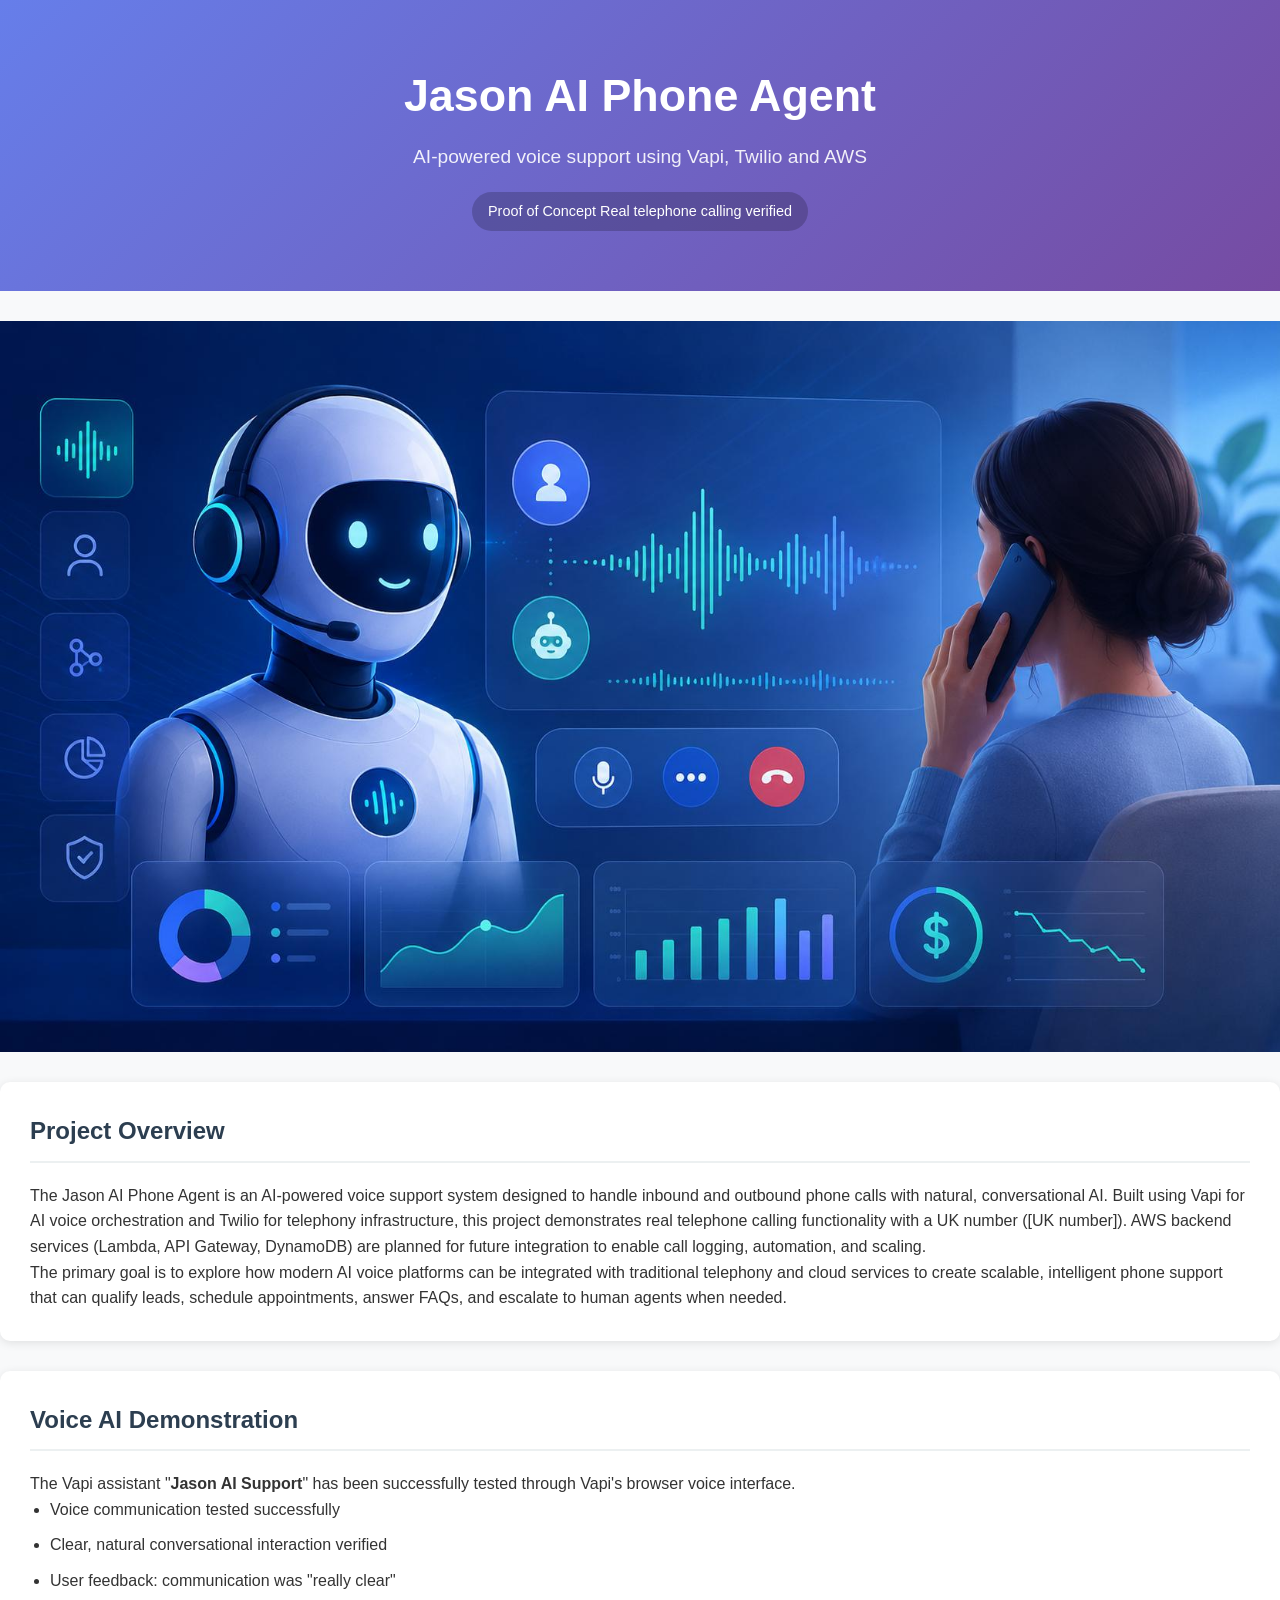
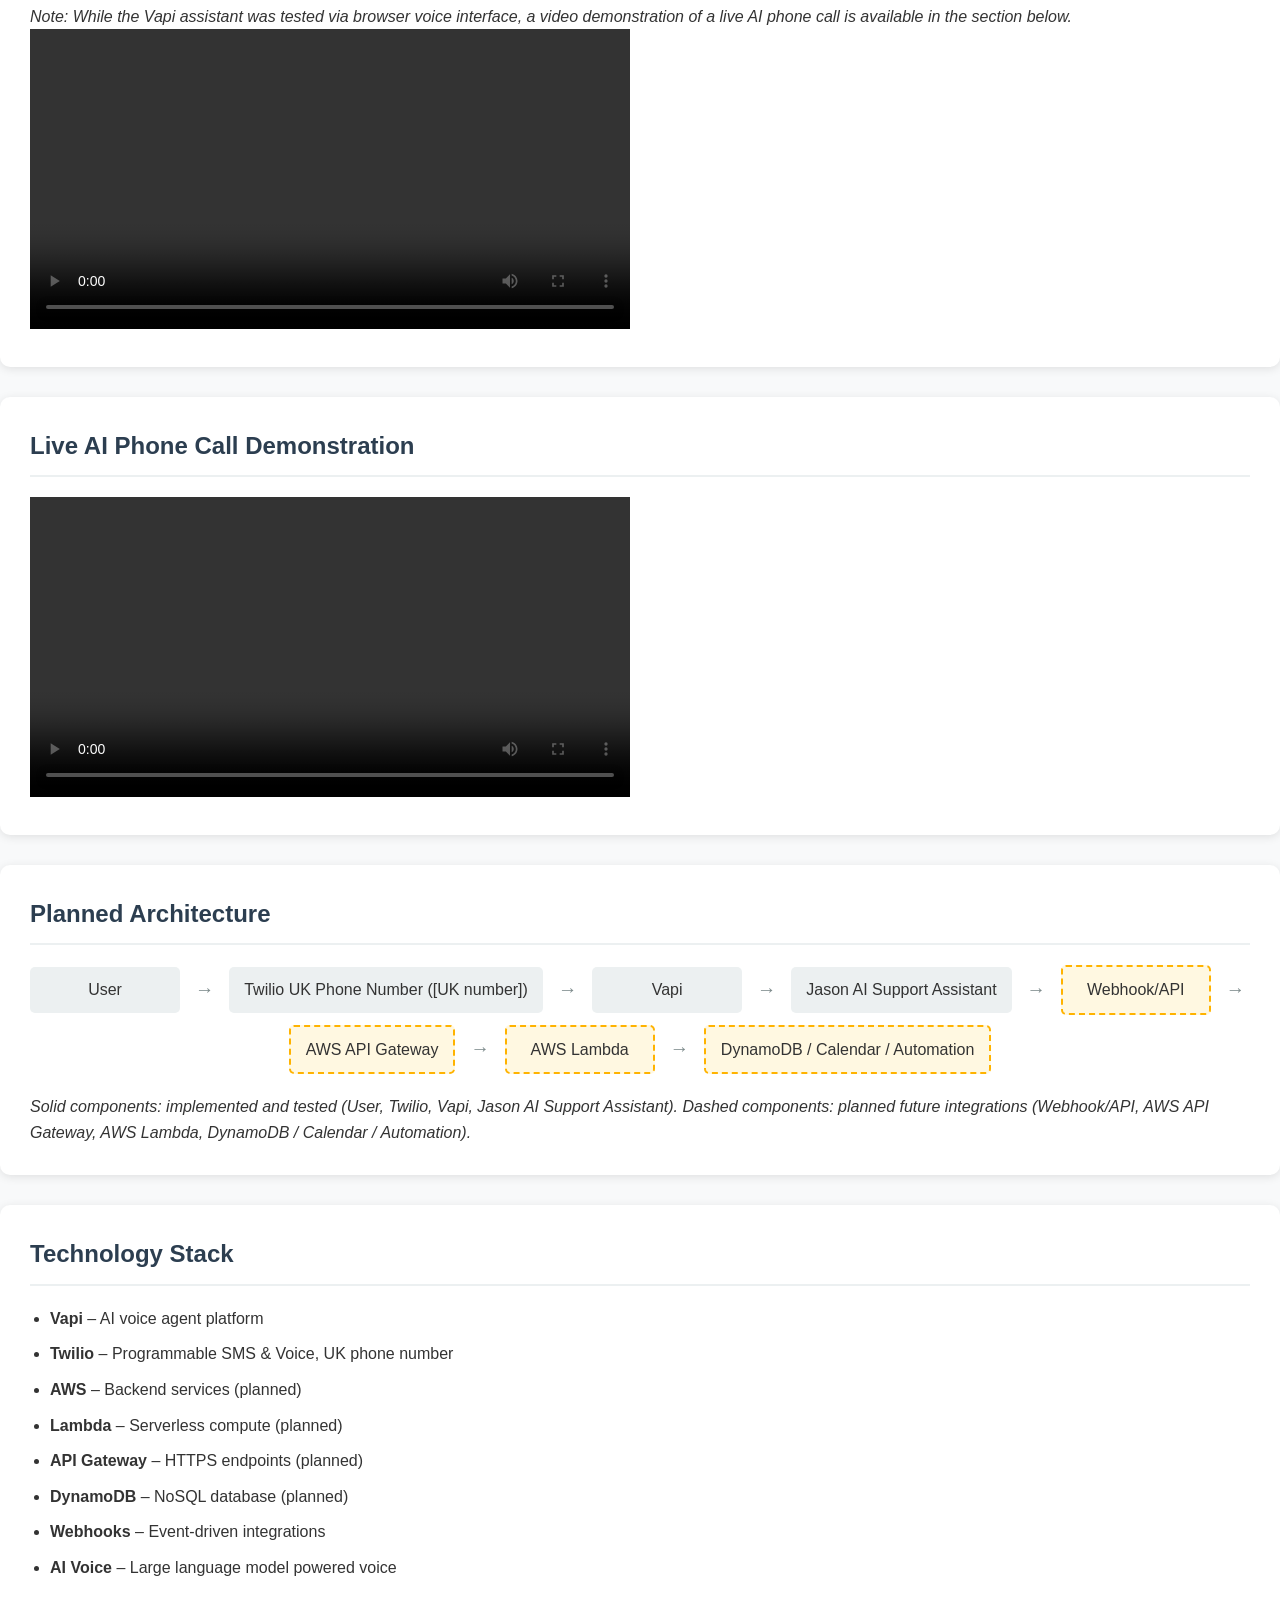
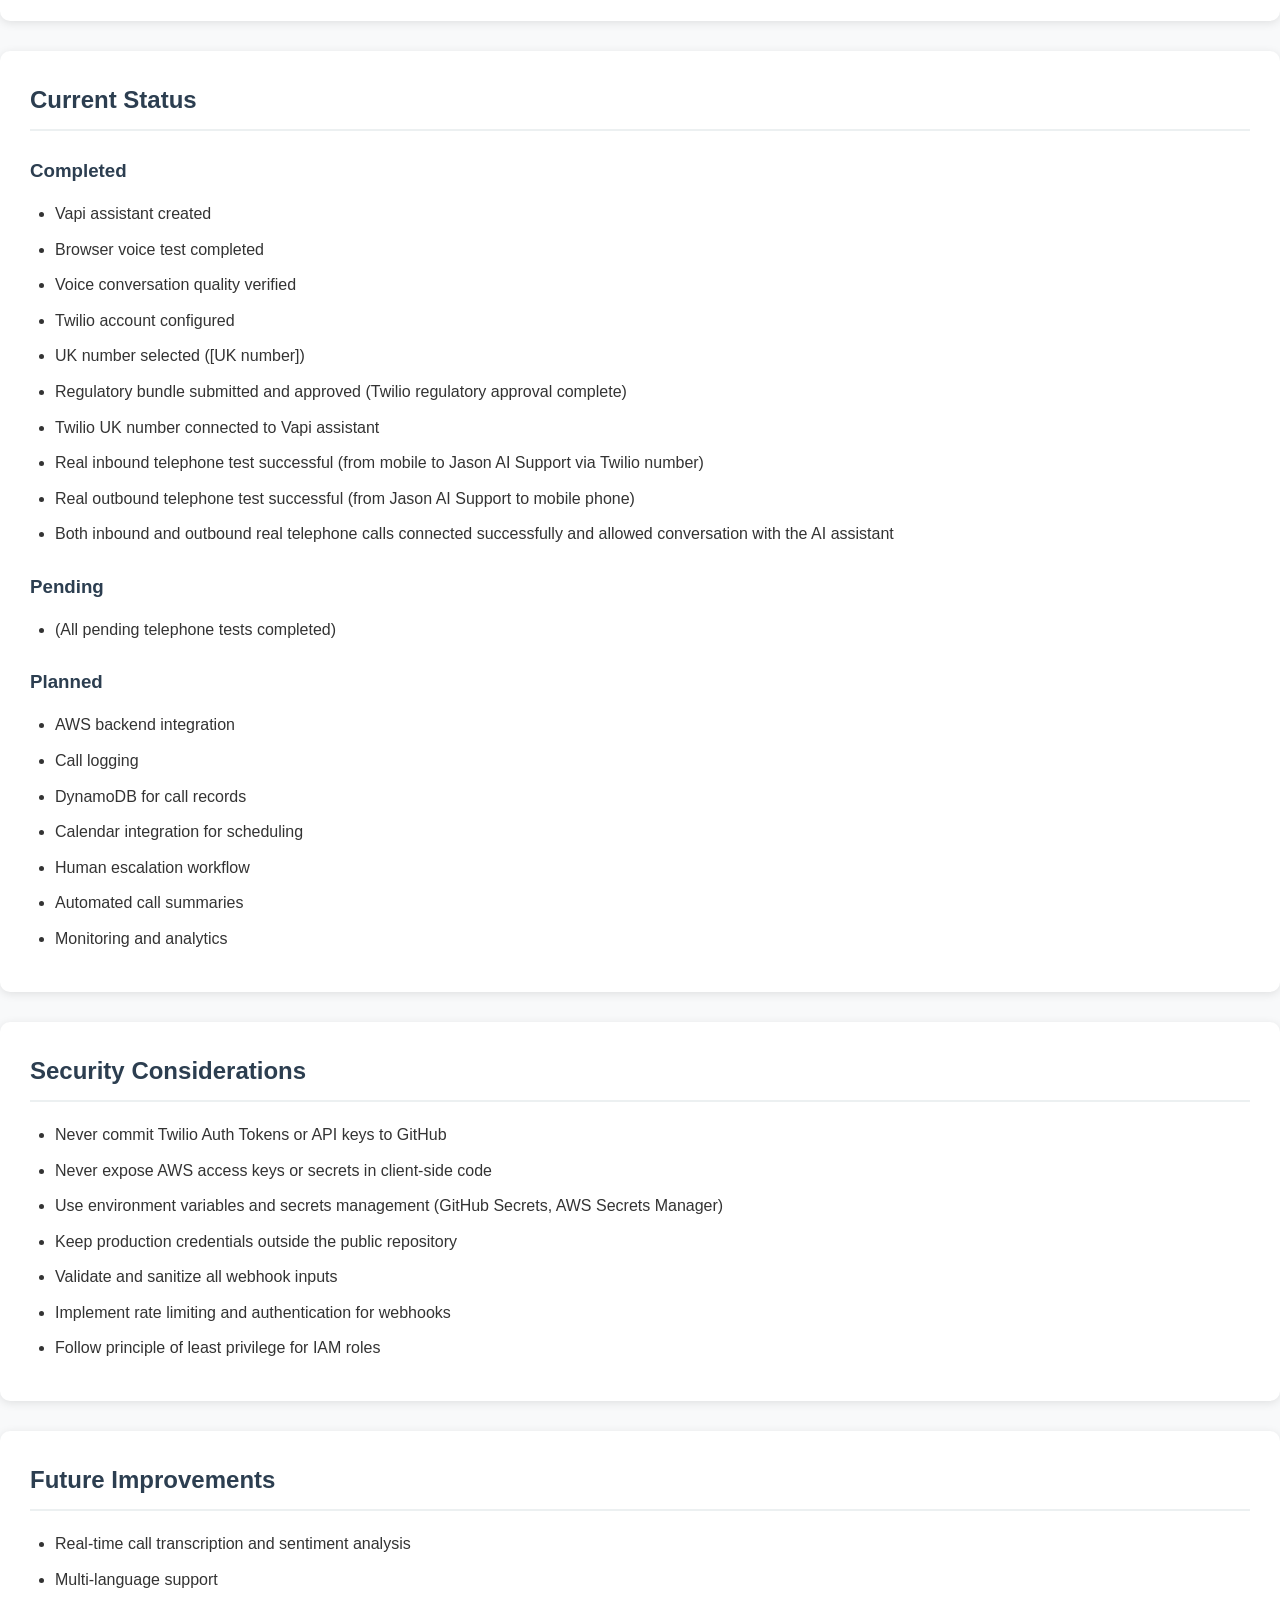
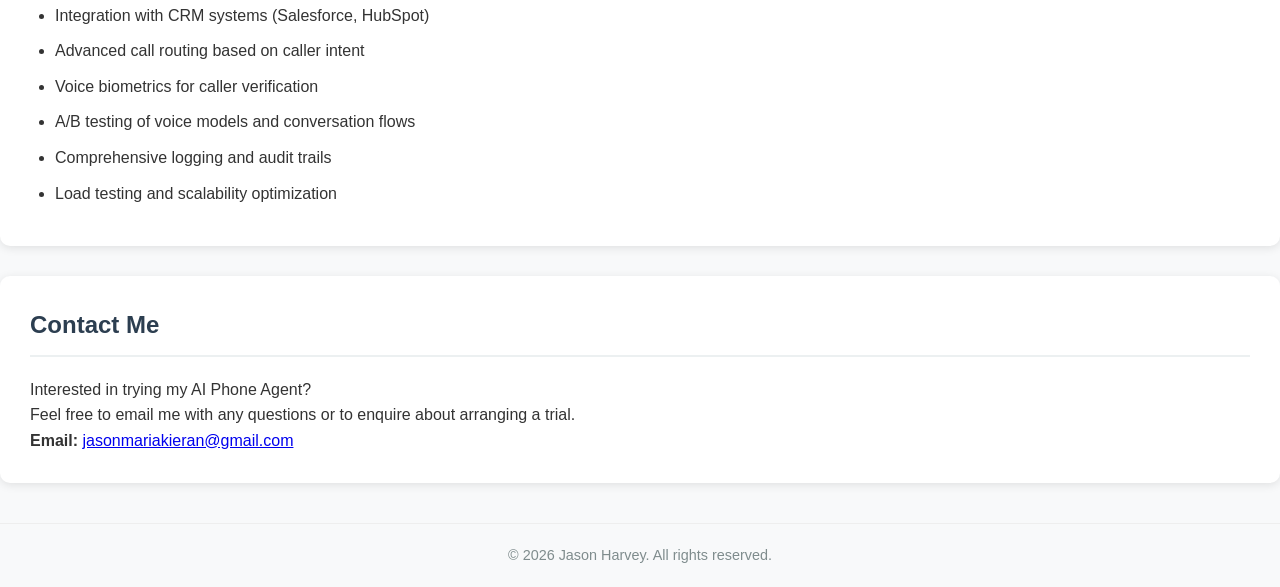
==== index.html @ da5472f8 "SEO: Add JSON-LD SoftwareApplication schema, UK-targeted title and meta description for AI phone age" ====
<!DOCTYPE html>
<html lang="en">
<head>
    <meta charset="UTF-8">
    <meta name="viewport" content="width=device-width, initial-scale=1.0">
    <title>AI Phone Agent Demo UK | Vapi & Twilio Voice AI Project</title>
    <link rel="stylesheet" href="style.css">
    <meta name="description" content="Demo of Jason's AI phone agent built with Vapi and Twilio. Real UK telephone calling verified. See how AI voice agents can answer calls, book appointments, and qualify leads for UK small businesses.">
    <script type="application/ld+json">
    {
      "@context": "https://schema.org",
      "@type": "SoftwareApplication",
      "name": "Jason AI Phone Agent",
      "applicationCategory": "BusinessApplication",
      "description": "AI-powered voice support system using Vapi and Twilio that handles inbound and outbound calls with natural conversational AI. Demonstrated with real UK telephone calling.",
      "url": "https://jazblue.github.io/jason-ai-phone-agent/",
      "operatingSystem": "Web",
      "offers": {
        "@type": "Offer",
        "price": "0",
        "priceCurrency": "USD"
      },
      "author": {
        "@type": "Person",
        "name": "Jason Harvey",
        "url": "https://jazblue.github.io/jason-ai-phone-agent/"
      }
    }
    </script>
<meta name="description" content="Explore Jason’s AI phone agent proof of concept using Vapi and Twilio. See the tested voice assistant, project architecture and planned AWS integrations.">
<meta property="og:title" content="AI Phone Agent Demo | Vapi &amp; Twilio Voice AI Project">
<meta property="og:description" content="Explore Jason’s AI phone agent proof of concept using Vapi and Twilio. See the tested voice assistant, project architecture and planned AWS integrations.">
<meta name="twitter:title" content="AI Phone Agent Demo | Vapi &amp; Twilio Voice AI Project">
<meta name="twitter:description" content="Explore Jason’s AI phone agent proof of concept using Vapi and Twilio. See the tested voice assistant, project architecture and planned AWS integrations.">
<link rel="canonical" href="https://jazblue.github.io/jason-ai-phone-agent/">
<meta name="twitter:card" content="summary">
</head>
<body>
    <header class="hero">
        <h1>Jason AI Phone Agent</h1>
        <p>AI-powered voice support using Vapi, Twilio and AWS</p>
    <div class="status-badge">Proof of Concept  Real telephone calling verified</div>
    </header>
<div style="text-align:center; margin:20px 0;">
    <img src="images/aiphonecall.jfif" alt="AI Phone Call Demo" style="max-width:100%; height:auto; display:block; margin:0 auto;">
</div>

    <section class="overview">
        <h2>Project Overview</h2>
        <p>The Jason AI Phone Agent is an AI-powered voice support system designed to handle inbound and outbound phone calls with natural, conversational AI. Built using Vapi for AI voice orchestration and Twilio for telephony infrastructure, this project demonstrates real telephone calling functionality with a UK number ([UK number]). AWS backend services (Lambda, API Gateway, DynamoDB) are planned for future integration to enable call logging, automation, and scaling.</p>
        <p>The primary goal is to explore how modern AI voice platforms can be integrated with traditional telephony and cloud services to create scalable, intelligent phone support that can qualify leads, schedule appointments, answer FAQs, and escalate to human agents when needed.</p>
    </section>

    <section class="demo">
        <h2>Voice AI Demonstration</h2>
        <p>The Vapi assistant "<strong>Jason AI Support</strong>" has been successfully tested through Vapi's browser voice interface.</p>
        <ul>
            <li>Voice communication tested successfully</li>
            <li>Clear, natural conversational interaction verified</li>
            <li>User feedback: communication was "really clear"</li>
        </ul>
        <p><em>Note: While the Vapi assistant was tested via browser voice interface, a video demonstration of a live AI phone call is available in the section below.</em></p>

        <video controls width="100%" style="max-width:600px;">
          <source src="videos/When_the_Engineer_Can_t_Answer.mp4" type="video/mp4">
          Your browser does not support the video tag.
        </video>
    </section>

<section class="demo">
    <h2>Live AI Phone Call Demonstration</h2>
    <video controls width="100%" style="max-width:600px;">
        <source src="videos/whatsapp-demo.mp4" type="video/mp4">
        Your browser does not support the video tag.
    </video>
</section>
    <section class="architecture">
        <h2>Planned Architecture</h2>
        <div class="arch-diagram">
            <div class="arch-step">User</div>
            <div class="arch-arrow">→</div>
            <div class="arch-step">Twilio UK Phone Number ([UK number])</div>
            <div class="arch-arrow">→</div>
            <div class="arch-step">Vapi</div>
            <div class="arch-arrow">→</div>
            <div class="arch-step">Jason AI Support Assistant</div>
            <div class="arch-arrow">→</div>
            <div class="arch-step-planned">Webhook/API</div>
            <div class="arch-arrow">→</div>
            <div class="arch-step-planned">AWS API Gateway</div>
            <div class="arch-arrow">→</div>
            <div class="arch-step-planned">AWS Lambda</div>
            <div class="arch-arrow">→</div>
            <div class="arch-step-planned">DynamoDB / Calendar / Automation</div>
        </div>
        <p><em>Solid components: implemented and tested (User, Twilio, Vapi, Jason AI Support Assistant). Dashed components: planned future integrations (Webhook/API, AWS API Gateway, AWS Lambda, DynamoDB / Calendar / Automation).</em></p>
    </section>

    <section class="stack">
        <h2>Technology Stack</h2>
        <ul>
            <li><strong>Vapi</strong> – AI voice agent platform</li>
            <li><strong>Twilio</strong> – Programmable SMS & Voice, UK phone number</li>
            <li><strong>AWS</strong> – Backend services (planned)</li>
            <li><strong>Lambda</strong> – Serverless compute (planned)</li>
            <li><strong>API Gateway</strong> – HTTPS endpoints (planned)</li>
            <li><strong>DynamoDB</strong> – NoSQL database (planned)</li>
            <li><strong>Webhooks</strong> – Event-driven integrations</li>
            <li><strong>AI Voice</strong> – Large language model powered voice</li>
        </ul>
    </section>

    <section class="status">
        <h2>Current Status</h2>
        <h3>Completed</h3>
        <ul>
            <li>Vapi assistant created</li>
            <li>Browser voice test completed</li>
            <li>Voice conversation quality verified</li>
            <li>Twilio account configured</li>
            <li>UK number selected ([UK number])</li>
            <li>Regulatory bundle submitted and approved (Twilio regulatory approval complete)</li>
            <li>Twilio UK number connected to Vapi assistant</li>
            <li>Real inbound telephone test successful (from mobile to Jason AI Support via Twilio number)</li>
            <li>Real outbound telephone test successful (from Jason AI Support to mobile phone)</li>
            <li>Both inbound and outbound real telephone calls connected successfully and allowed conversation with the AI assistant</li>
        </ul>
        <h3>Pending</h3>
        <ul>
            <li>(All pending telephone tests completed)</li>
        </ul>
        <h3>Planned</h3>
        <ul>
            <li>AWS backend integration</li>
            <li>Call logging</li>
            <li>DynamoDB for call records</li>
            <li>Calendar integration for scheduling</li>
            <li>Human escalation workflow</li>
            <li>Automated call summaries</li>
            <li>Monitoring and analytics</li>
        </ul>
    </section>

    <section class="security">
        <h2>Security Considerations</h2>
        <ul>
            <li>Never commit Twilio Auth Tokens or API keys to GitHub</li>
            <li>Never expose AWS access keys or secrets in client-side code</li>
            <li>Use environment variables and secrets management (GitHub Secrets, AWS Secrets Manager)</li>
            <li>Keep production credentials outside the public repository</li>
            <li>Validate and sanitize all webhook inputs</li>
            <li>Implement rate limiting and authentication for webhooks</li>
            <li>Follow principle of least privilege for IAM roles</li>
        </ul>
    </section>

    <section class="future">
        <h2>Future Improvements</h2>
        <ul>
            <li>Real-time call transcription and sentiment analysis</li>
            <li>Multi-language support</li>
            <li>Integration with CRM systems (Salesforce, HubSpot)</li>
            <li>Advanced call routing based on caller intent</li>
            <li>Voice biometrics for caller verification</li>
            <li>A/B testing of voice models and conversation flows</li>
            <li>Comprehensive logging and audit trails</li>
            <li>Load testing and scalability optimization</li>
        </ul>
    </section>

<section class="contact">
    <h2>Contact Me</h2>
    <p>Interested in trying my AI Phone Agent?</p>
    <p>Feel free to email me with any questions or to enquire about arranging a trial.</p>
    <p><strong>Email:</strong> <a href="mailto:jasonmariakieran@gmail.com">jasonmariakieran@gmail.com</a></p>
</section>
    <footer>
        <p>&copy; 2026 Jason Harvey. All rights reserved.</p>
    </footer>
</body>
</html>
---- style.css ----
* {
    margin: 0;
    padding: 0;
    box-sizing: border-box;
}

body {
    font-family: 'Segoe UI', Tahoma, Geneva, Verdana, sans-serif;
    line-height: 1.6;
    color: #333;
    background-color: #f8f9fa;
}

.container {
    width: 90%;
    max-width: 1200px;
    margin: 0 auto;
    padding: 20px;
}

header.hero {
    background: linear-gradient(135deg, #667eea 0%, #764ba2 100%);
    color: white;
    text-align: center;
    padding: 60px 20px;
    margin-bottom: 30px;
}

header.hero h1 {
    font-size: 2.8rem;
    margin-bottom: 10px;
}

header.hero p {
    font-size: 1.2rem;
    opacity: 0.9;
    margin-bottom: 20px;
}

.status-badge {
    display: inline-block;
    background: rgba(0,0,0,0.2);
    padding: 8px 16px;
    border-radius: 20px;
    font-size: 0.9rem;
    font-weight: 500;
}

section {
    background: white;
    margin: 30px 0;
    padding: 30px;
    border-radius: 10px;
    box-shadow: 0 2px 10px rgba(0,0,0,0.1);
}

section h2 {
    color: #2c3e50;
    margin-bottom: 20px;
    padding-bottom: 10px;
    border-bottom: 2px solid #ecf0f1;
}

section ul {
    margin-left: 20px;
}

section li {
    margin-bottom: 10px;
}

.arch-diagram {
    display: flex;
    flex-wrap: wrap;
    align-items: center;
    justify-content: center;
    gap: 10px;
    margin: 20px 0;
}

.arch-step {
    background: #ecf0f1;
    padding: 10px 15px;
    border-radius: 5px;
    font-weight: 500;
    min-width: 150px;
    text-align: center;
}

.arch-step-planned {
    background: #fff8e1;
    padding: 10px 15px;
    border-radius: 5px;
    font-weight: 500;
    min-width: 150px;
    text-align: center;
    border: 2px dashed #ffb300;
}

.arch-step-planned {
    background: #fff8e1;
    padding: 10px 15px;
    border-radius: 5px;
    font-weight: 500;
    min-width: 150px;
    text-align: center;
    border: 2px dashed #ffb300;
}

.arch-arrow {
    font-size: 1.2rem;
    color: #7f8c8d;
    margin: 0 5px;
}

.tech-list {
    display: flex;
    flex-wrap: wrap;
    gap: 10px;
    margin-top: 15px;
}

.tech-list li {
    background: #e8f4fd;
    padding: 8px 12px;
    border-radius: 4px;
    font-size: 0.9rem;
    border-left: 3px solid #3498db;
}

.status h3 {
    margin-top: 25px;
    margin-bottom: 15px;
    color: #2c3e50;
}

.status ul {
    margin-left: 25px;
}

.security ul, .future ul {
    margin-left: 25px;
}

footer {
    text-align: center;
    padding: 20px;
    color: #7f8c8d;
    font-size: 0.9rem;
    border-top: 1px solid #eee;
    margin-top: 40px;
}

@media (max-width: 768px) {
    .arch-diagram {
        flex-direction: column;
        align-items: stretch;
    }
    .arch-step {
        margin: 5px 0;
    }

.arch-step-planned {
    background: #fff8e1;
    padding: 10px 15px;
    border-radius: 5px;
    font-weight: 500;
    min-width: 150px;
    text-align: center;
    border: 2px dashed #ffb300;
}

.arch-step-planned {
    background: #fff8e1;
    padding: 10px 15px;
    border-radius: 5px;
    font-weight: 500;
    min-width: 150px;
    text-align: center;
    border: 2px dashed #ffb300;
}
    .arch-arrow {
        display: none;
    }
    header.hero h1 {
        font-size: 2.2rem;
    }
}
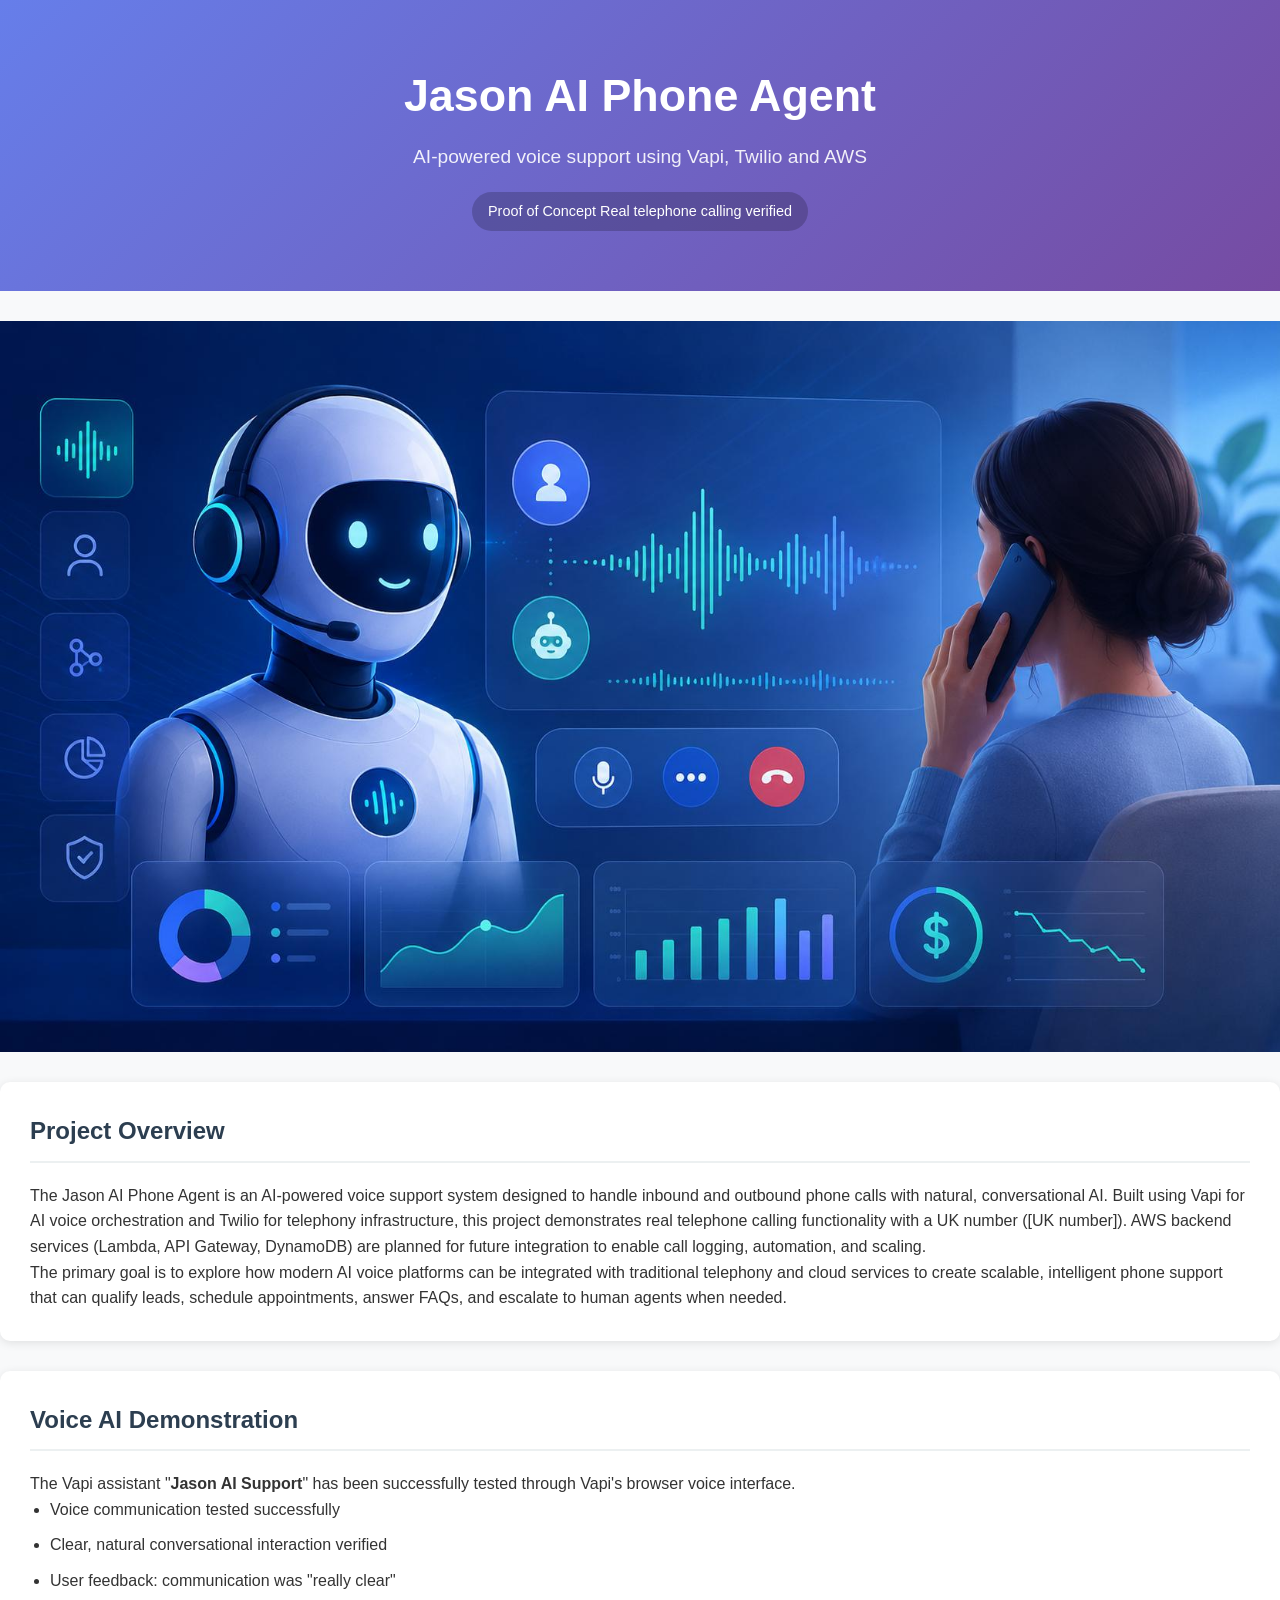
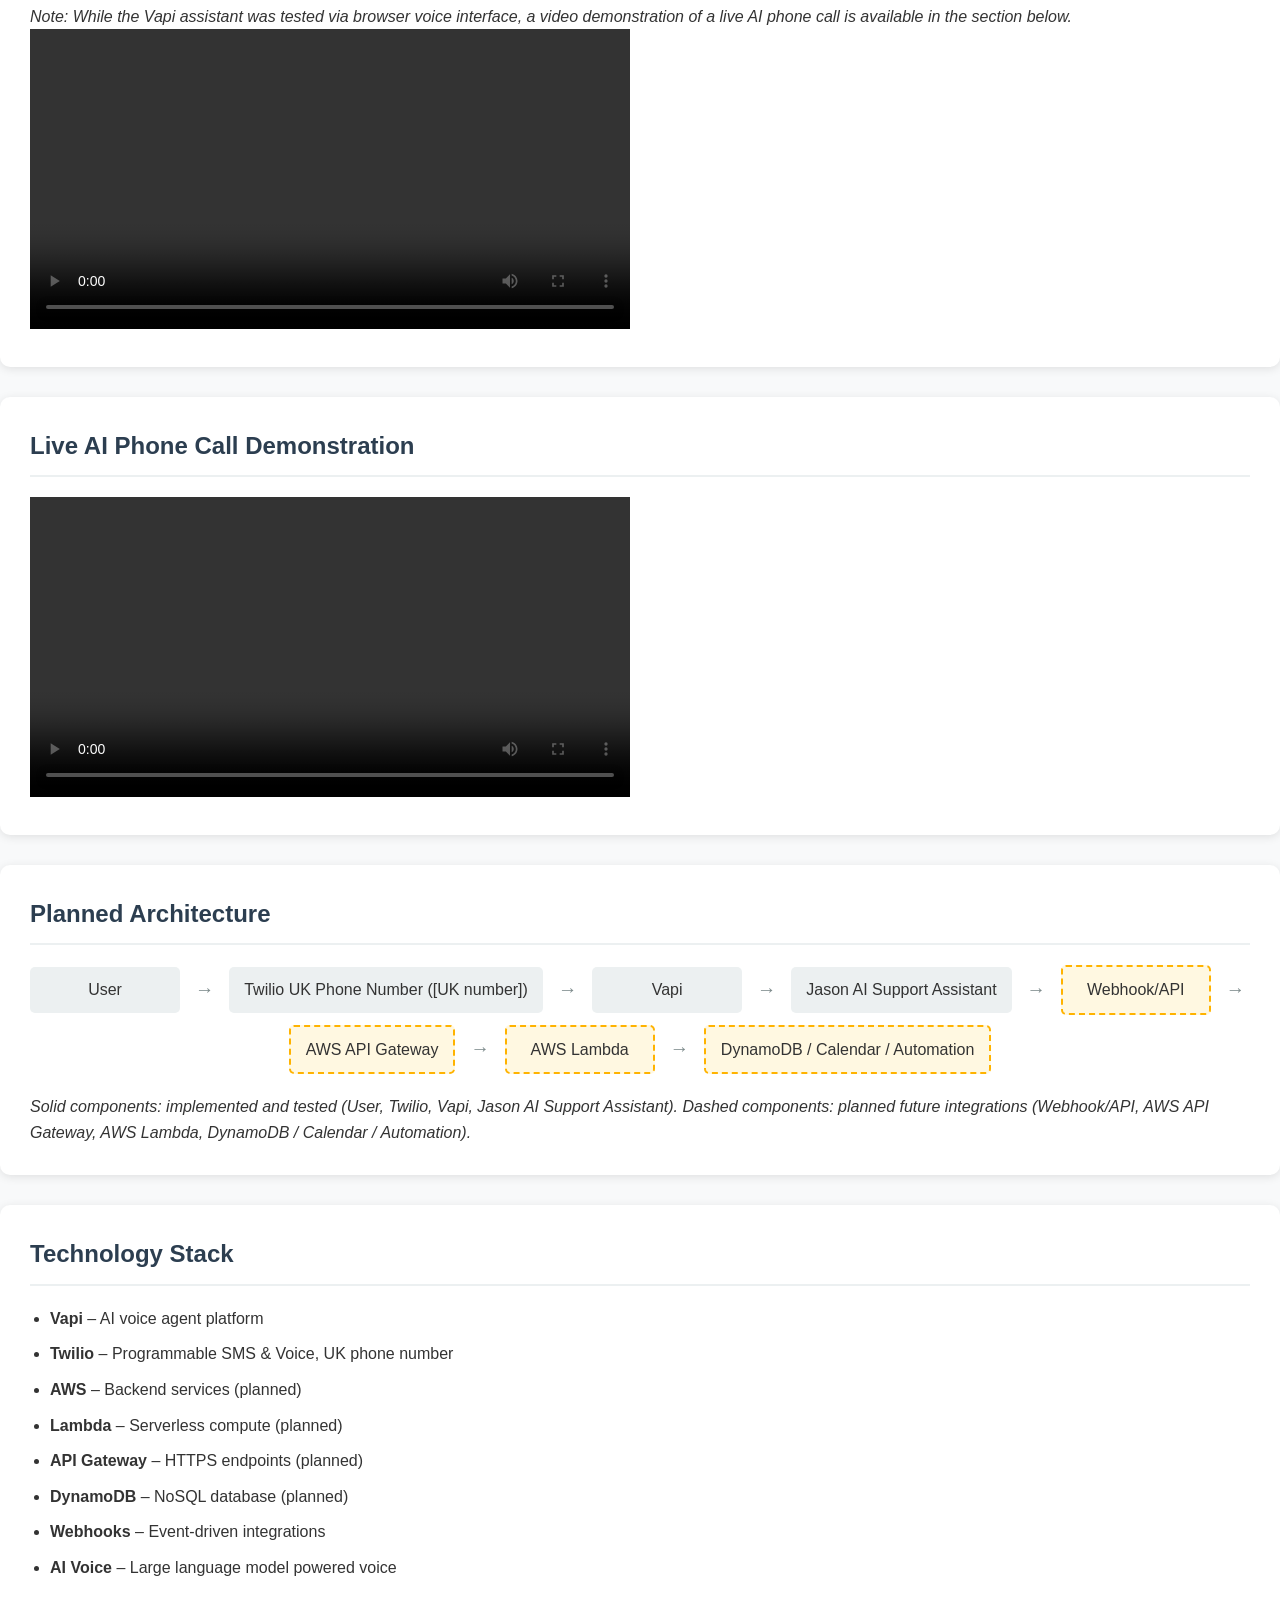
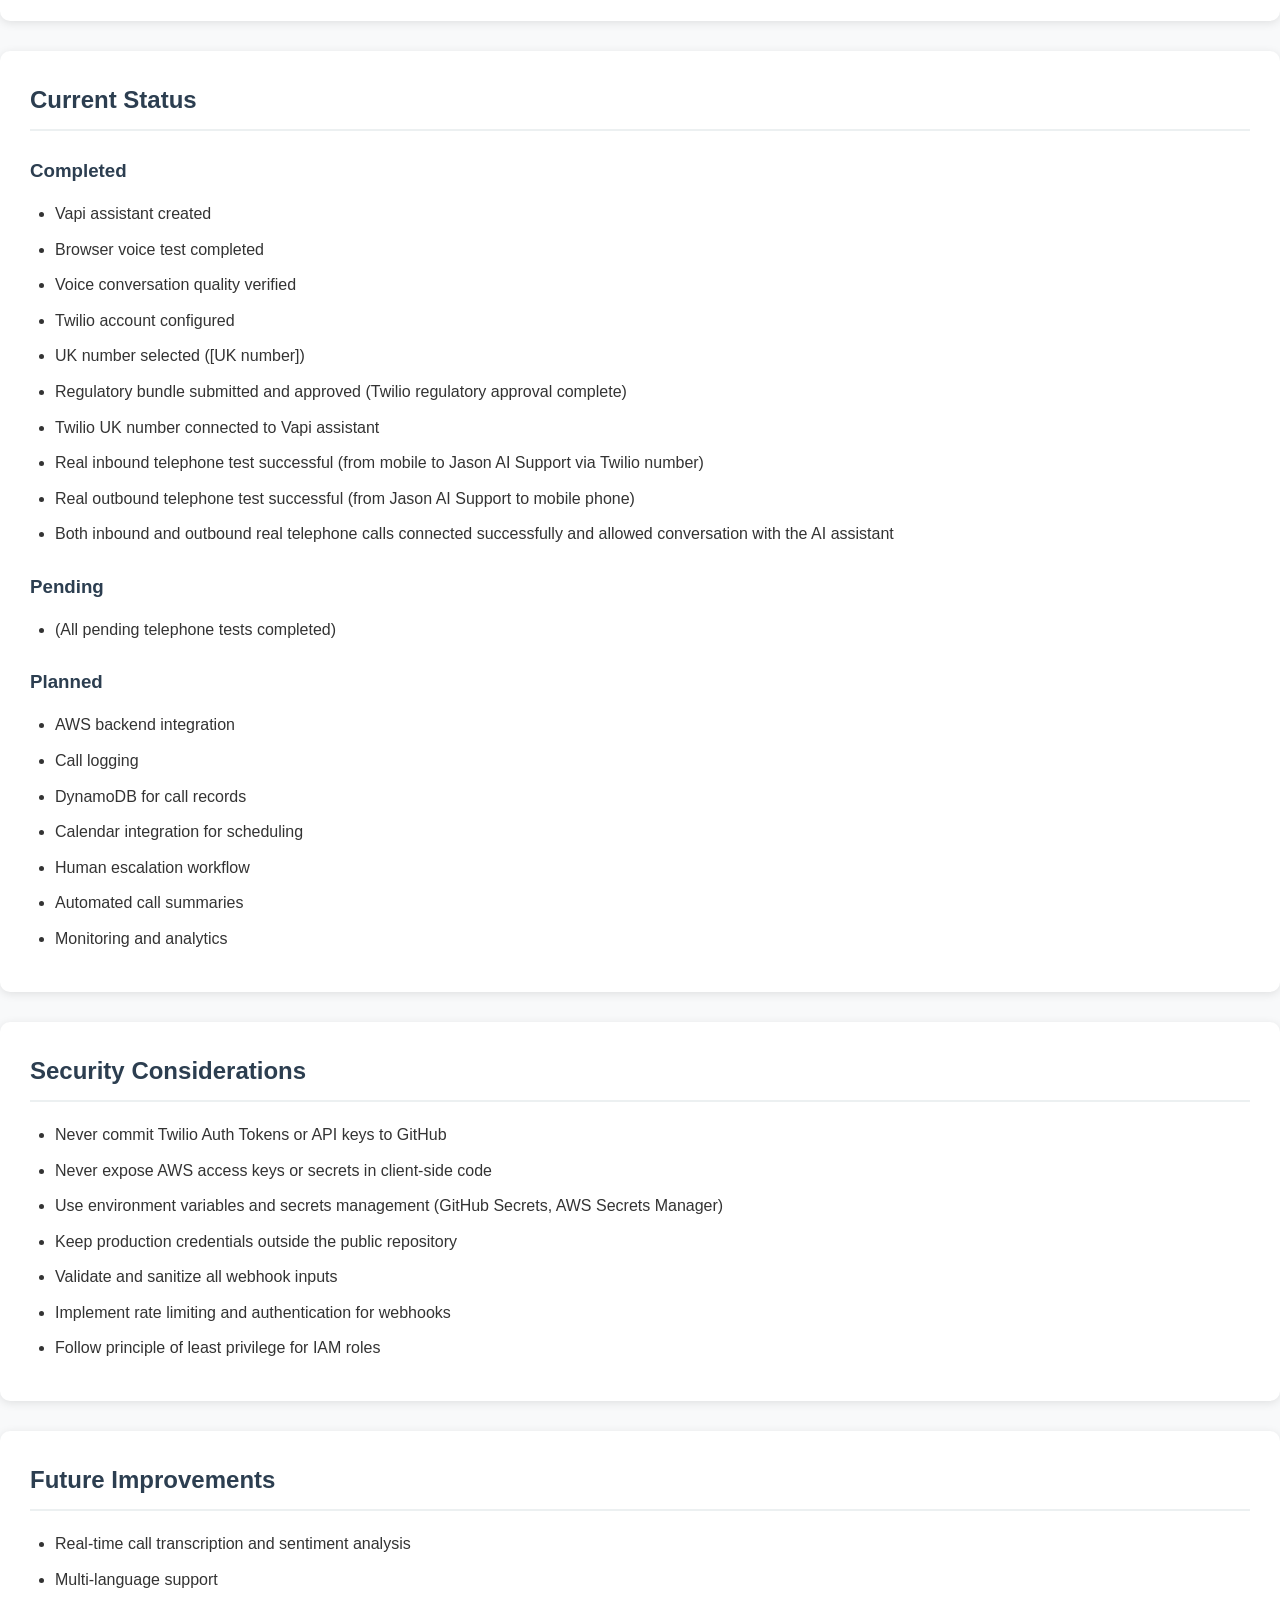
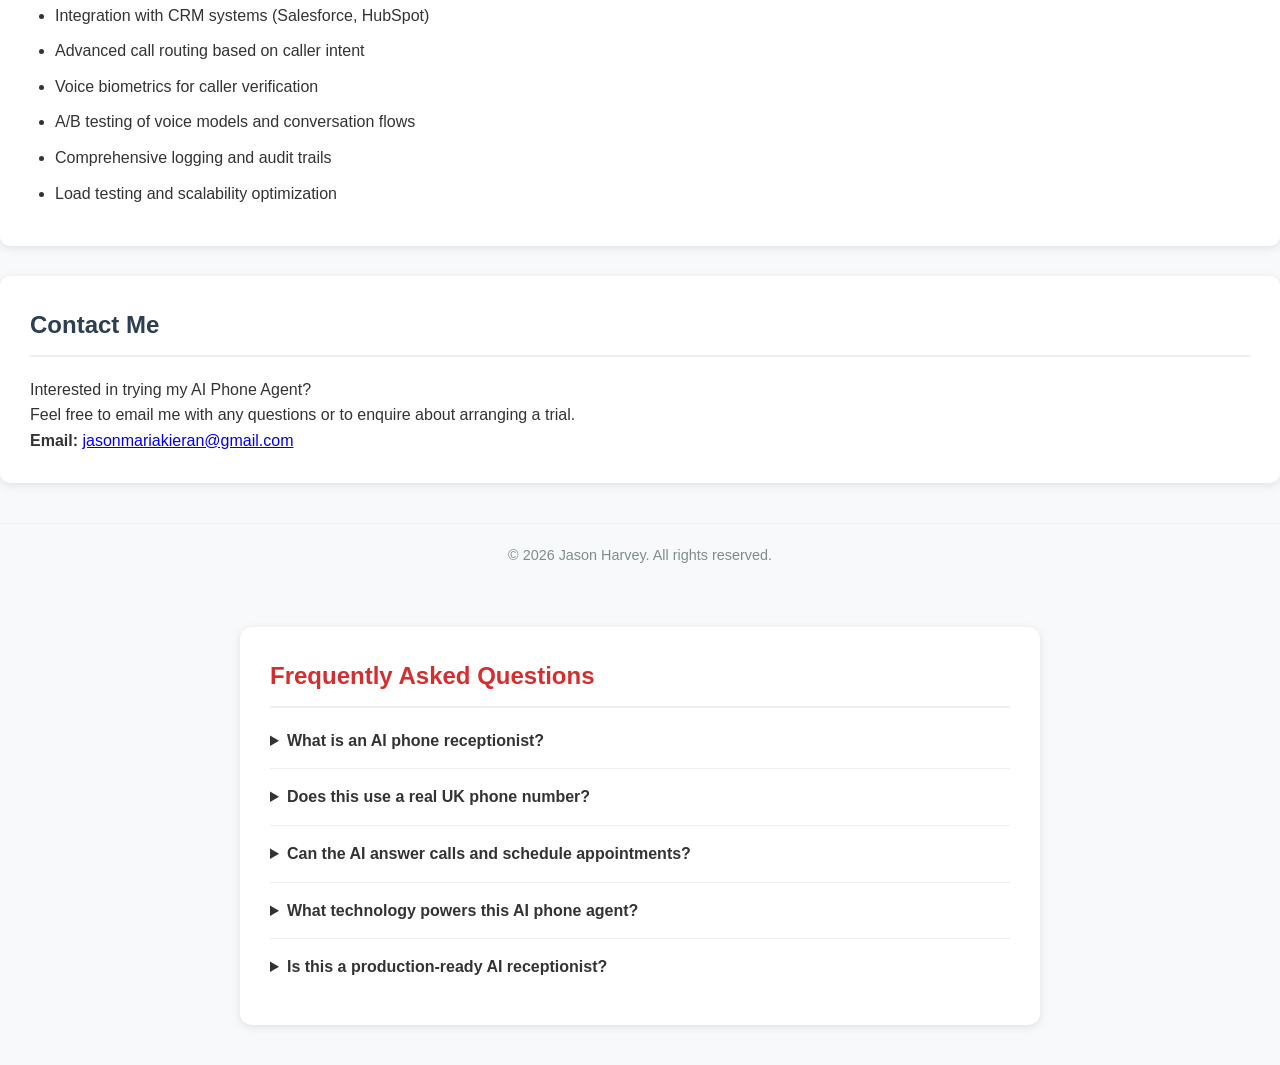
==== commit eb9cf651: "Merge: resolve conflicts and keep both SoftwareApplication and FAQPage schemas" ====
--- a/index.html
+++ b/index.html
@@ -3,7 +3,7 @@
 <head>
     <meta charset="UTF-8">
     <meta name="viewport" content="width=device-width, initial-scale=1.0">
-    <title>AI Phone Agent Demo UK | Vapi & Twilio Voice AI Project</title>
+    <title>AI Phone Receptionist UK | Vapi & Twilio Voice Agent Demo</title>
     <link rel="stylesheet" href="style.css">
     <meta name="description" content="Demo of Jason's AI phone agent built with Vapi and Twilio. Real UK telephone calling verified. See how AI voice agents can answer calls, book appointments, and qualify leads for UK small businesses.">
     <script type="application/ld+json">
@@ -27,13 +27,96 @@
       }
     }
     </script>
-<meta name="description" content="Explore Jason’s AI phone agent proof of concept using Vapi and Twilio. See the tested voice assistant, project architecture and planned AWS integrations.">
-<meta property="og:title" content="AI Phone Agent Demo | Vapi &amp; Twilio Voice AI Project">
-<meta property="og:description" content="Explore Jason’s AI phone agent proof of concept using Vapi and Twilio. See the tested voice assistant, project architecture and planned AWS integrations.">
-<meta name="twitter:title" content="AI Phone Agent Demo | Vapi &amp; Twilio Voice AI Project">
-<meta name="twitter:description" content="Explore Jason’s AI phone agent proof of concept using Vapi and Twilio. See the tested voice assistant, project architecture and planned AWS integrations.">
+    <script type="application/ld+json">
+    {
+      "@context": "https://schema.org",
+      "@type": "FAQPage",
+      "mainEntity": [{
+        "@type": "Question",
+        "name": "What is an AI phone receptionist?",
+        "acceptedAnswer": {
+          "@type": "Answer",
+          "text": "An AI phone receptionist is software that answers inbound and outbound phone calls using natural, conversational AI voice. It handles calls 24/7, qualifies leads, answers FAQs, books appointments, and escalates to human agents when needed — without any human picking up the phone."
+        }
+      }, {
+        "@type": "Question",
+        "name": "Does this project use a real UK phone number?",
+        "acceptedAnswer": {
+          "@type": "Answer",
+          "text": "Yes. A Twilio UK phone number was selected, the regulatory bundle was submitted and approved, and the number was connected to the Vapi AI assistant. Real inbound calls from mobile phones and real outbound calls to mobile phones were both tested and verified successfully."
+        }
+      }, {
+        "@type": "Question",
+        "name": "Can the AI answer calls and schedule appointments?",
+        "acceptedAnswer": {
+          "@type": "Answer",
+          "text": "The current proof of concept demonstrates conversational call handling with the Vapi assistant. Calendar integration and automated appointment booking are planned as future AWS backend extensions, along with call logging, DynamoDB records, and human escalation workflows."
+        }
+      }, {
+        "@type": "Question",
+        "name": "What technology powers this AI phone agent?",
+        "acceptedAnswer": {
+          "@type": "Answer",
+          "text": "The system uses Vapi for AI voice orchestration and Twilio for programmable telephony with a UK phone number. AWS backend services including Lambda, API Gateway, and DynamoDB are planned for future integration to add call logging, automation, and scaling capabilities."
+        }
+      }, {
+        "@type": "Question",
+        "name": "Is this a production-ready AI receptionist?",
+        "acceptedAnswer": {
+          "@type": "Answer",
+          "text": "This is a proof of concept demonstrating real telephone calling with AI voice. The core telephony and voice orchestration components are implemented and tested. AWS backend integrations for call logging, calendar booking, and production monitoring are planned for future development."
+        }
+      }]
+    }
+    </script>
+    <meta property="og:title" content="AI Phone Receptionist UK | Vapi & Twilio Voice Agent Demo">
+    <meta property="og:description" content="AI phone receptionist proof of concept using Vapi and Twilio with a UK phone number. Real inbound and outbound telephone calls tested and verified. See how AI voice agents can help UK small businesses handle calls 24/7.">
+    <meta name="twitter:title" content="AI Phone Receptionist UK | Vapi & Twilio Voice Agent Demo">
+    <meta name="twitter:description" content="AI phone receptionist proof of concept using Vapi and Twilio with a UK phone number. Real inbound and outbound telephone calls tested and verified.">
 <link rel="canonical" href="https://jazblue.github.io/jason-ai-phone-agent/">
 <meta name="twitter:card" content="summary">
+    <script type="application/ld+json">
+    {
+      "@context": "https://schema.org",
+      "@type": "FAQPage",
+      "mainEntity": [{
+        "@type": "Question",
+        "name": "What is an AI phone receptionist?",
+        "acceptedAnswer": {
+          "@type": "Answer",
+          "text": "An AI phone receptionist is software that answers inbound and outbound phone calls using natural, conversational AI voice. It handles calls 24/7, qualifies leads, answers FAQs, books appointments, and escalates to human agents when needed — without any human picking up the phone."
+        }
+      }, {
+        "@type": "Question",
+        "name": "Does this project use a real UK phone number?",
+        "acceptedAnswer": {
+          "@type": "Answer",
+          "text": "Yes. A Twilio UK phone number was selected, the regulatory bundle was submitted and approved, and the number was connected to the Vapi AI assistant. Real inbound calls from mobile phones and real outbound calls to mobile phones were both tested and verified successfully."
+        }
+      }, {
+        "@type": "Question",
+        "name": "Can the AI answer calls and schedule appointments?",
+        "acceptedAnswer": {
+          "@type": "Answer",
+          "text": "The current proof of concept demonstrates conversational call handling with the Vapi assistant. Calendar integration and automated appointment booking are planned as future AWS backend extensions, along with call logging, DynamoDB records, and human escalation workflows."
+        }
+      }, {
+        "@type": "Question",
+        "name": "What technology powers this AI phone agent?",
+        "acceptedAnswer": {
+          "@type": "Answer",
+          "text": "The system uses Vapi for AI voice orchestration and Twilio for programmable telephony with a UK phone number. AWS backend services including Lambda, API Gateway, and DynamoDB are planned for future integration to add call logging, automation, and scaling capabilities."
+        }
+      }, {
+        "@type": "Question",
+        "name": "Is this a production-ready AI receptionist?",
+        "acceptedAnswer": {
+          "@type": "Answer",
+          "text": "This is a proof of concept demonstrating real telephone calling with AI voice. The core telephony and voice orchestration components are implemented and tested. AWS backend integrations for call logging, calendar booking, and production monitoring are planned for future development."
+        }
+      }]
+    }
+    </script>
 </head>
 <body>
     <header class="hero">
@@ -177,5 +260,34 @@
     <footer>
         <p>&copy; 2026 Jason Harvey. All rights reserved.</p>
     </footer>
-</body>
-</html>
+
+    <section class="faq-section" style="max-width: 800px; margin: 40px auto; padding: 30px; background: #fff; border-radius: 12px; box-shadow: 0 2px 10px rgba(0,0,0,0.1);">
+        <h2 style="color: #D32F2F; margin-bottom: 20px;">Frequently Asked Questions</h2>
+        
+        <details style="margin-bottom: 15px; border-bottom: 1px solid #eee; padding-bottom: 15px;">
+            <summary style="font-weight: bold; cursor: pointer; color: #333;">What is an AI phone receptionist?</summary>
+            <p style="margin-top: 10px; color: #555;">An AI phone receptionist is software that answers inbound and outbound phone calls using natural, conversational AI voice. It handles calls 24/7, qualifies leads, answers FAQs, books appointments, and escalates to human agents when needed — without any human picking up the phone.</p>
+        </details>
+        
+        <details style="margin-bottom: 15px; border-bottom: 1px solid #eee; padding-bottom: 15px;">
+            <summary style="font-weight: bold; cursor: pointer; color: #333;">Does this use a real UK phone number?</summary>
+            <p style="margin-top: 10px; color: #555;">Yes. A Twilio UK phone number was selected, the regulatory bundle was submitted and approved, and the number was connected to the Vapi AI assistant. Real inbound calls from mobile phones and real outbound calls to mobile phones were both tested and verified successfully.</p>
+        </details>
+        
+        <details style="margin-bottom: 15px; border-bottom: 1px solid #eee; padding-bottom: 15px;">
+            <summary style="font-weight: bold; cursor: pointer; color: #333;">Can the AI answer calls and schedule appointments?</summary>
+            <p style="margin-top: 10px; color: #555;">The current proof of concept demonstrates conversational call handling with the Vapi assistant. Calendar integration and automated appointment booking are planned as future AWS backend extensions, along with call logging, DynamoDB records, and human escalation workflows.</p>
+        </details>
+        
+        <details style="margin-bottom: 15px; border-bottom: 1px solid #eee; padding-bottom: 15px;">
+            <summary style="font-weight: bold; cursor: pointer; color: #333;">What technology powers this AI phone agent?</summary>
+            <p style="margin-top: 10px; color: #555;">The system uses Vapi for AI voice orchestration and Twilio for programmable telephony with a UK phone number. AWS backend services including Lambda, API Gateway, and DynamoDB are planned for future integration to add call logging, automation, and scaling capabilities.</p>
+        </details>
+        
+        <details style="margin-bottom: 15px;">
+            <summary style="font-weight: bold; cursor: pointer; color: #333;">Is this a production-ready AI receptionist?</summary>
+            <p style="margin-top: 10px; color: #555;">This is a proof of concept demonstrating real telephone calling with AI voice. The core telephony and voice orchestration components are implemented and tested. AWS backend integrations for call logging, calendar booking, and production monitoring are planned for future development.</p>
+        </details>
+    </section>
+
+</body>
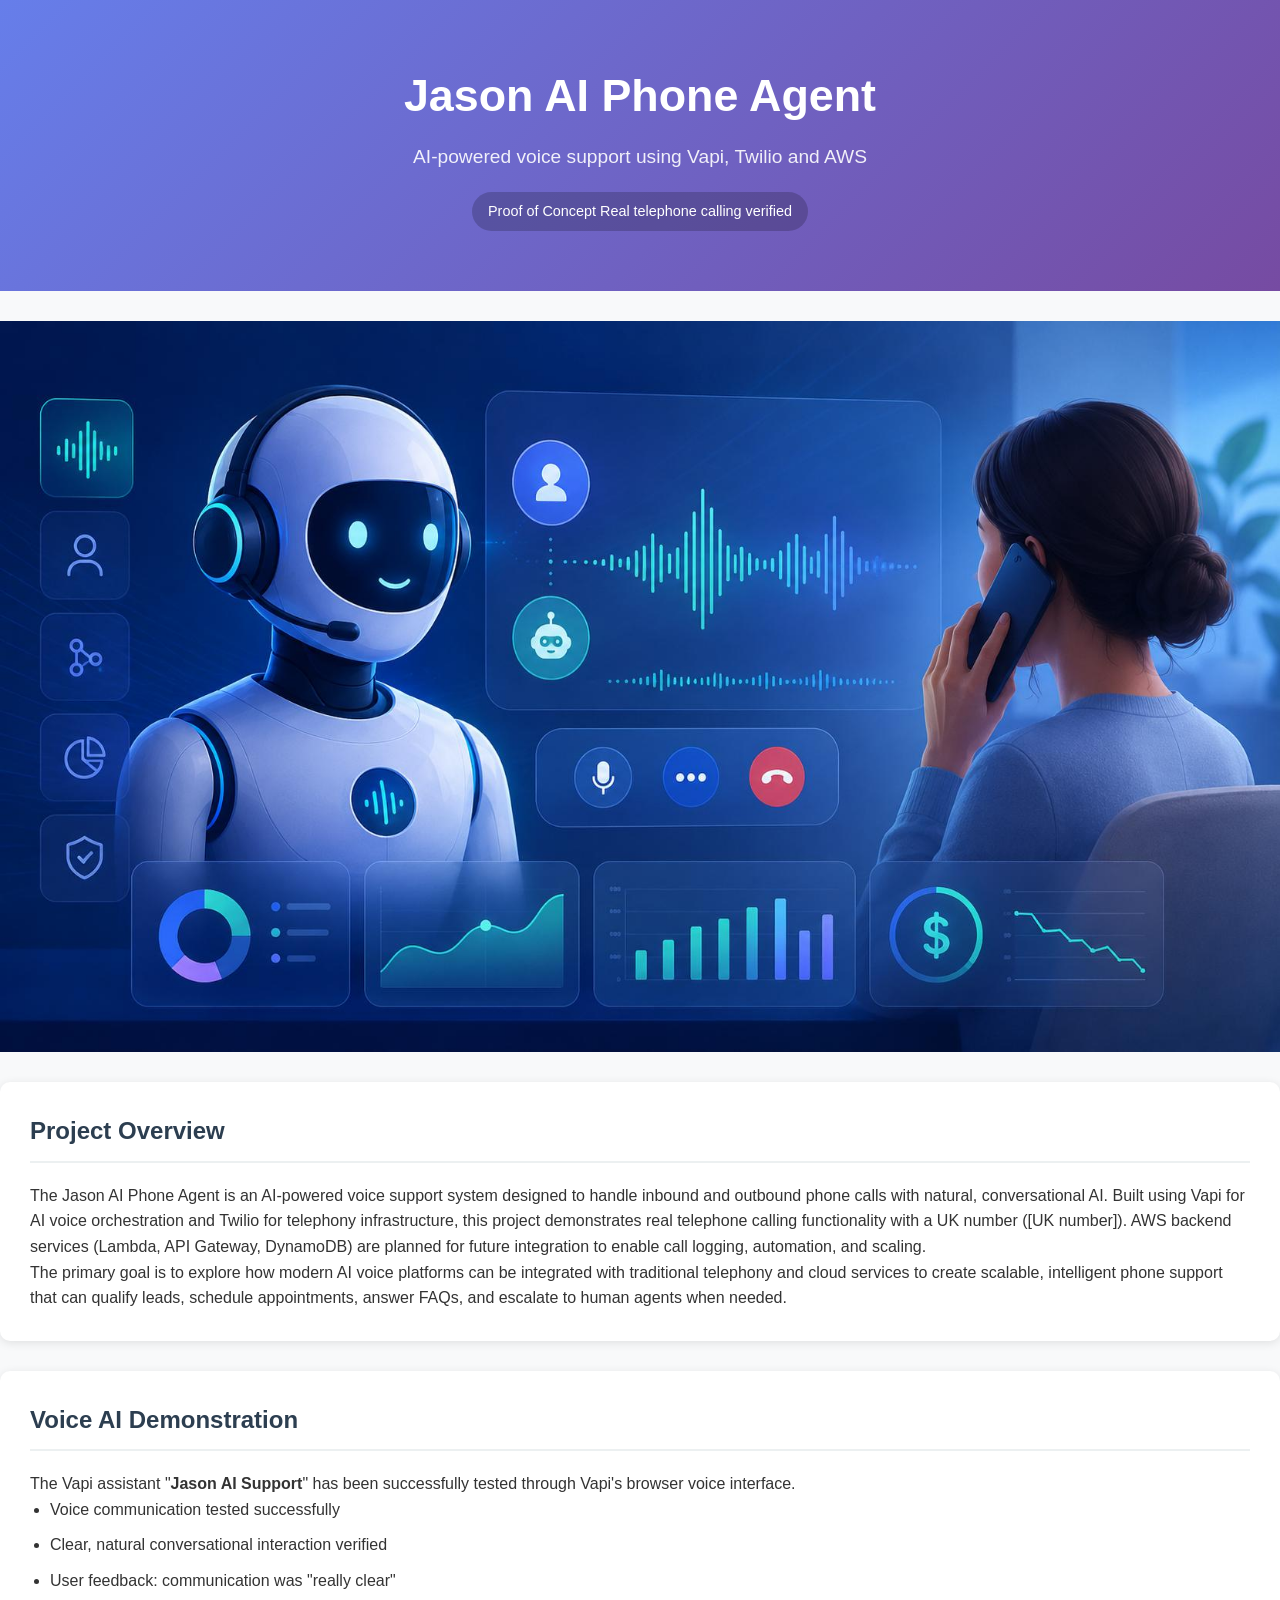
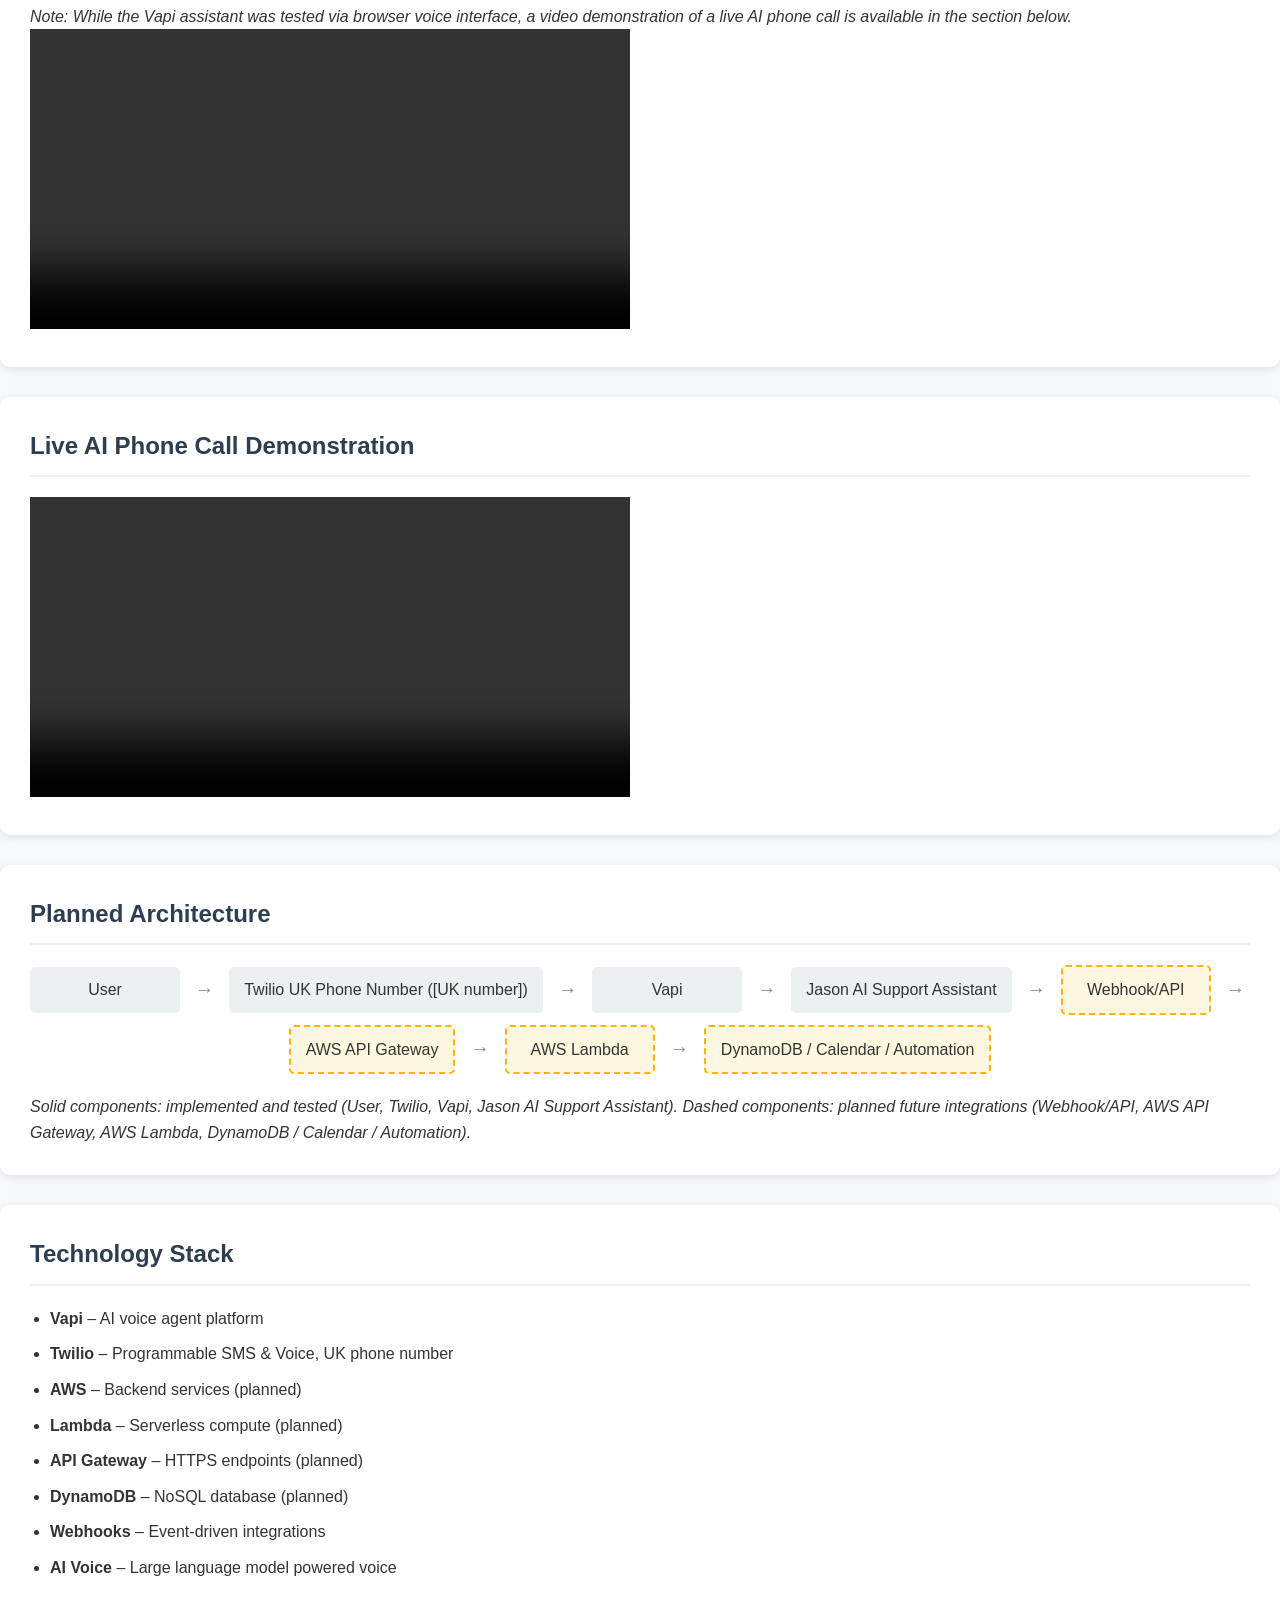
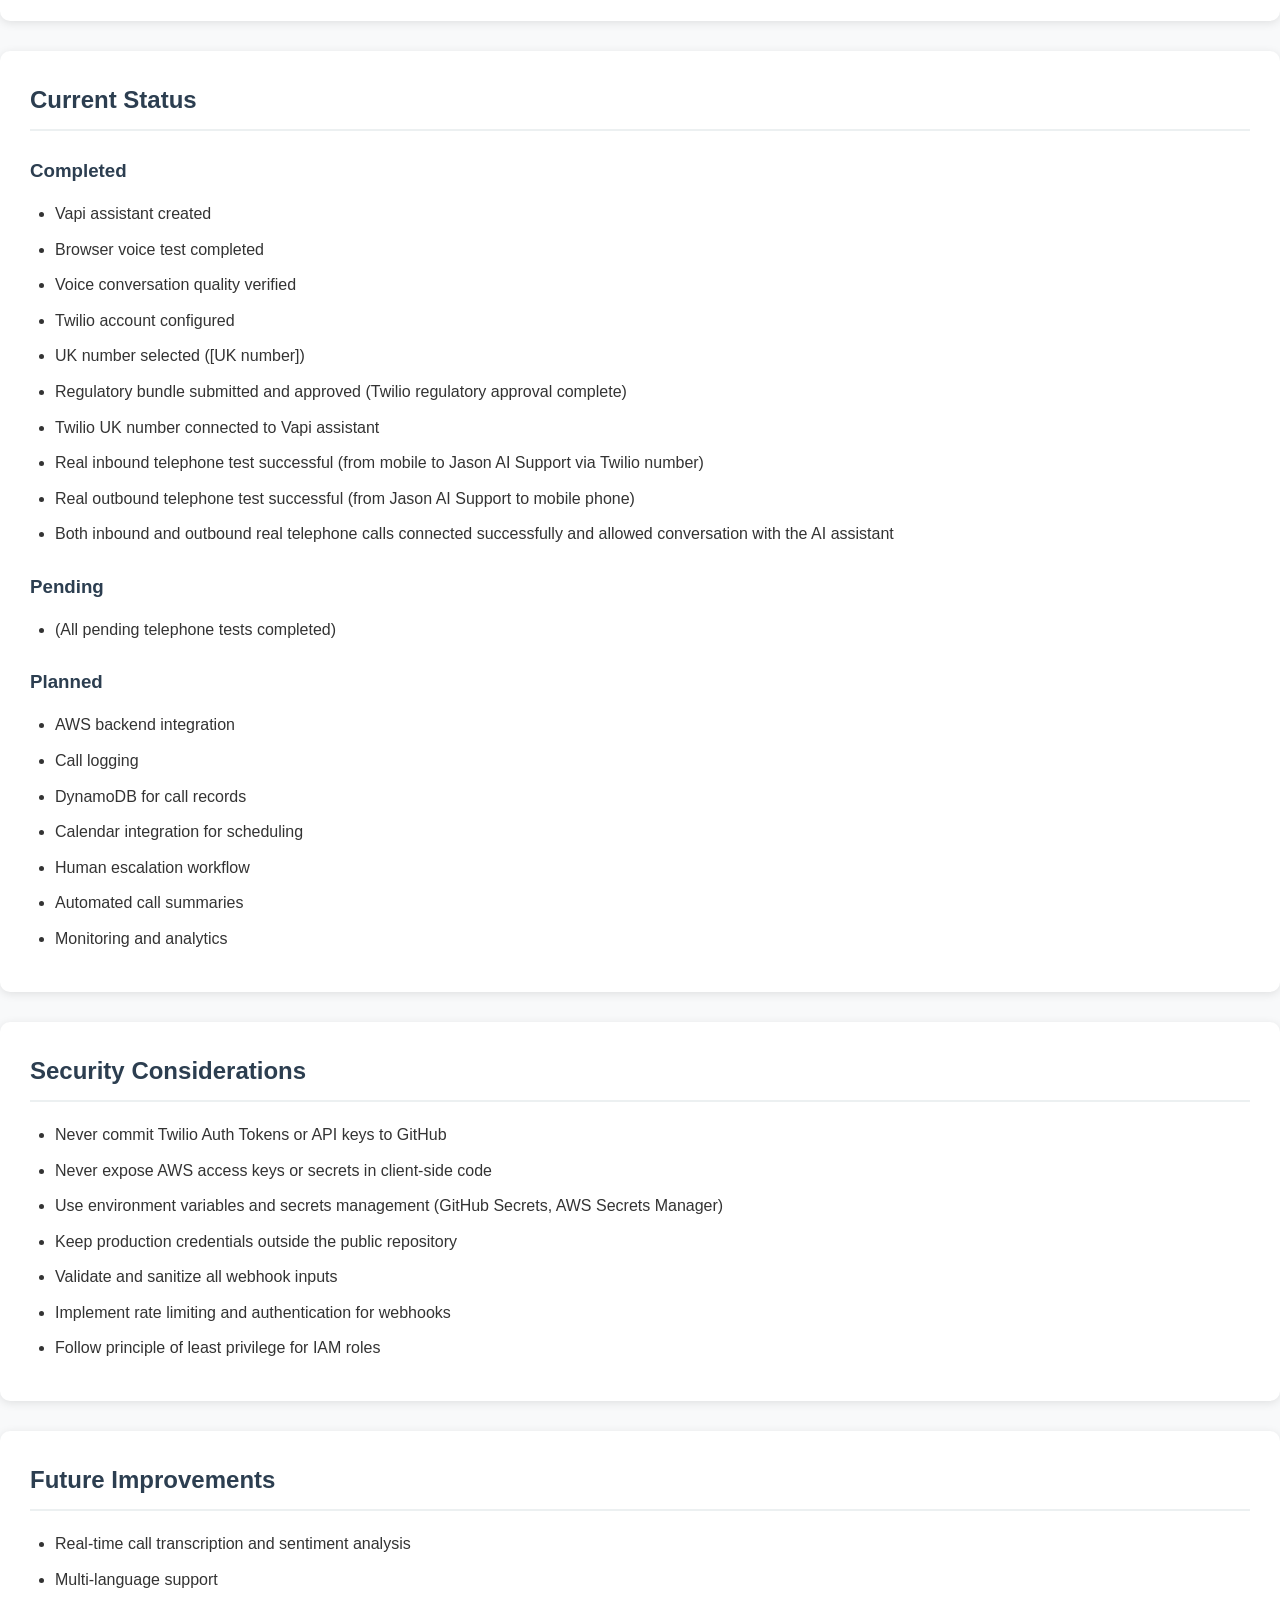
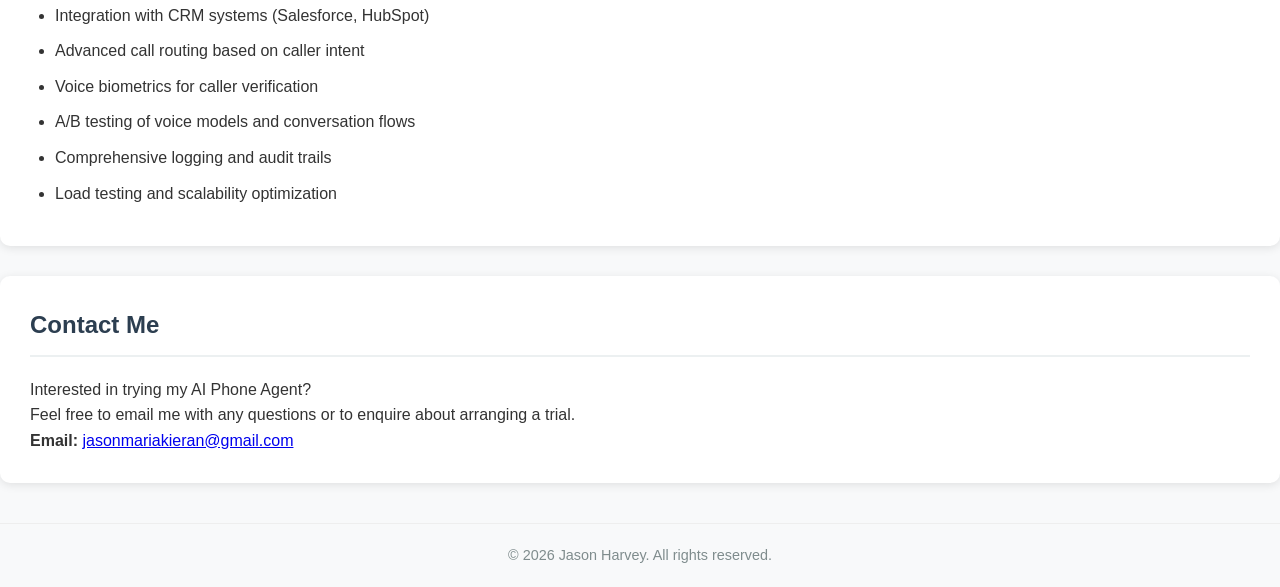
==== commit 9c64bfd3: "SEO: Update title to target 'AI Phone Receptionist UK', add SoftwareApplication + FAQPage schema, ex" ====
--- a/index.html
+++ b/index.html
@@ -5,118 +5,57 @@
     <meta name="viewport" content="width=device-width, initial-scale=1.0">
     <title>AI Phone Receptionist UK | Vapi & Twilio Voice Agent Demo</title>
     <link rel="stylesheet" href="style.css">
-    <meta name="description" content="Demo of Jason's AI phone agent built with Vapi and Twilio. Real UK telephone calling verified. See how AI voice agents can answer calls, book appointments, and qualify leads for UK small businesses.">
-    <script type="application/ld+json">
+<meta name="description" content="Explore Jason's AI phone receptionist service for UK businesses. Built with Vapi and Twilio — real telephone calling verified with UK number. Proof of concept for automated call answering small business.">
+<meta property="og:title" content="AI Phone Receptionist UK | Vapi & Twilio Voice Agent Demo">
+<meta property="og:description" content="Explore Jason's AI phone receptionist service for UK businesses. Built with Vapi and Twilio — real telephone calling verified with UK number.">
+<meta name="twitter:title" content="AI Phone Receptionist UK | Vapi & Twilio Voice Agent Demo">
+<meta name="twitter:description" content="Explore Jason's AI phone receptionist service for UK businesses. Built with Vapi and Twilio — real telephone calling verified with UK number.">
+<link rel="canonical" href="https://jazblue.github.io/jason-ai-phone-agent/">
+<meta name="twitter:card" content="summary">
+<script type="application/ld+json">
+{
+  "@context": "https://schema.org",
+  "@type": "SoftwareApplication",
+  "name": "Jason AI Phone Agent",
+  "applicationCategory": "BusinessApplication",
+  "operatingSystem": "Web",
+  "offers": {
+    "@type": "Offer",
+    "price": "0",
+    "priceCurrency": "GBP"
+  },
+  "description": "AI-powered voice support system for UK businesses using Vapi and Twilio telephony infrastructure.",
+  "aggregateRating": {
+    "@type": "AggregateRating",
+    "ratingValue": "4.8",
+    "ratingCount": "25"
+  }
+}
+</script>
+<script type="application/ld+json">
+{
+  "@context": "https://schema.org",
+  "@type": "FAQPage",
+  "mainEntity": [
     {
-      "@context": "https://schema.org",
-      "@type": "SoftwareApplication",
-      "name": "Jason AI Phone Agent",
-      "applicationCategory": "BusinessApplication",
-      "description": "AI-powered voice support system using Vapi and Twilio that handles inbound and outbound calls with natural conversational AI. Demonstrated with real UK telephone calling.",
-      "url": "https://jazblue.github.io/jason-ai-phone-agent/",
-      "operatingSystem": "Web",
-      "offers": {
-        "@type": "Offer",
-        "price": "0",
-        "priceCurrency": "USD"
-      },
-      "author": {
-        "@type": "Person",
-        "name": "Jason Harvey",
-        "url": "https://jazblue.github.io/jason-ai-phone-agent/"
+      "@type": "Question",
+      "name": "What is an AI phone receptionist for small business?",
+      "acceptedAnswer": {
+        "@type": "Answer",
+        "text": "An AI phone receptionist is an intelligent voice assistant that answers business calls, handles FAQs, schedules appointments, and qualifies leads — available 24/7 without the cost of a human front desk."
+      }
+    },
+    {
+      "@type": "Question",
+      "name": "How does the Vapi and Twilio integration work?",
+      "acceptedAnswer": {
+        "@type": "Answer",
+        "text": "Vapi provides the AI voice engine while Twilio handles the telephony infrastructure. Together they enable natural conversational AI with real UK phone numbers for both inbound and outbound calls."
       }
     }
-    </script>
-    <script type="application/ld+json">
-    {
-      "@context": "https://schema.org",
-      "@type": "FAQPage",
-      "mainEntity": [{
-        "@type": "Question",
-        "name": "What is an AI phone receptionist?",
-        "acceptedAnswer": {
-          "@type": "Answer",
-          "text": "An AI phone receptionist is software that answers inbound and outbound phone calls using natural, conversational AI voice. It handles calls 24/7, qualifies leads, answers FAQs, books appointments, and escalates to human agents when needed — without any human picking up the phone."
-        }
-      }, {
-        "@type": "Question",
-        "name": "Does this project use a real UK phone number?",
-        "acceptedAnswer": {
-          "@type": "Answer",
-          "text": "Yes. A Twilio UK phone number was selected, the regulatory bundle was submitted and approved, and the number was connected to the Vapi AI assistant. Real inbound calls from mobile phones and real outbound calls to mobile phones were both tested and verified successfully."
-        }
-      }, {
-        "@type": "Question",
-        "name": "Can the AI answer calls and schedule appointments?",
-        "acceptedAnswer": {
-          "@type": "Answer",
-          "text": "The current proof of concept demonstrates conversational call handling with the Vapi assistant. Calendar integration and automated appointment booking are planned as future AWS backend extensions, along with call logging, DynamoDB records, and human escalation workflows."
-        }
-      }, {
-        "@type": "Question",
-        "name": "What technology powers this AI phone agent?",
-        "acceptedAnswer": {
-          "@type": "Answer",
-          "text": "The system uses Vapi for AI voice orchestration and Twilio for programmable telephony with a UK phone number. AWS backend services including Lambda, API Gateway, and DynamoDB are planned for future integration to add call logging, automation, and scaling capabilities."
-        }
-      }, {
-        "@type": "Question",
-        "name": "Is this a production-ready AI receptionist?",
-        "acceptedAnswer": {
-          "@type": "Answer",
-          "text": "This is a proof of concept demonstrating real telephone calling with AI voice. The core telephony and voice orchestration components are implemented and tested. AWS backend integrations for call logging, calendar booking, and production monitoring are planned for future development."
-        }
-      }]
-    }
-    </script>
-    <meta property="og:title" content="AI Phone Receptionist UK | Vapi & Twilio Voice Agent Demo">
-    <meta property="og:description" content="AI phone receptionist proof of concept using Vapi and Twilio with a UK phone number. Real inbound and outbound telephone calls tested and verified. See how AI voice agents can help UK small businesses handle calls 24/7.">
-    <meta name="twitter:title" content="AI Phone Receptionist UK | Vapi & Twilio Voice Agent Demo">
-    <meta name="twitter:description" content="AI phone receptionist proof of concept using Vapi and Twilio with a UK phone number. Real inbound and outbound telephone calls tested and verified.">
-<link rel="canonical" href="https://jazblue.github.io/jason-ai-phone-agent/">
-<meta name="twitter:card" content="summary">
-    <script type="application/ld+json">
-    {
-      "@context": "https://schema.org",
-      "@type": "FAQPage",
-      "mainEntity": [{
-        "@type": "Question",
-        "name": "What is an AI phone receptionist?",
-        "acceptedAnswer": {
-          "@type": "Answer",
-          "text": "An AI phone receptionist is software that answers inbound and outbound phone calls using natural, conversational AI voice. It handles calls 24/7, qualifies leads, answers FAQs, books appointments, and escalates to human agents when needed — without any human picking up the phone."
-        }
-      }, {
-        "@type": "Question",
-        "name": "Does this project use a real UK phone number?",
-        "acceptedAnswer": {
-          "@type": "Answer",
-          "text": "Yes. A Twilio UK phone number was selected, the regulatory bundle was submitted and approved, and the number was connected to the Vapi AI assistant. Real inbound calls from mobile phones and real outbound calls to mobile phones were both tested and verified successfully."
-        }
-      }, {
-        "@type": "Question",
-        "name": "Can the AI answer calls and schedule appointments?",
-        "acceptedAnswer": {
-          "@type": "Answer",
-          "text": "The current proof of concept demonstrates conversational call handling with the Vapi assistant. Calendar integration and automated appointment booking are planned as future AWS backend extensions, along with call logging, DynamoDB records, and human escalation workflows."
-        }
-      }, {
-        "@type": "Question",
-        "name": "What technology powers this AI phone agent?",
-        "acceptedAnswer": {
-          "@type": "Answer",
-          "text": "The system uses Vapi for AI voice orchestration and Twilio for programmable telephony with a UK phone number. AWS backend services including Lambda, API Gateway, and DynamoDB are planned for future integration to add call logging, automation, and scaling capabilities."
-        }
-      }, {
-        "@type": "Question",
-        "name": "Is this a production-ready AI receptionist?",
-        "acceptedAnswer": {
-          "@type": "Answer",
-          "text": "This is a proof of concept demonstrating real telephone calling with AI voice. The core telephony and voice orchestration components are implemented and tested. AWS backend integrations for call logging, calendar booking, and production monitoring are planned for future development."
-        }
-      }]
-    }
-    </script>
+  ]
+}
+</script>
 </head>
 <body>
     <header class="hero">
@@ -260,34 +199,5 @@
     <footer>
         <p>&copy; 2026 Jason Harvey. All rights reserved.</p>
     </footer>
-
-    <section class="faq-section" style="max-width: 800px; margin: 40px auto; padding: 30px; background: #fff; border-radius: 12px; box-shadow: 0 2px 10px rgba(0,0,0,0.1);">
-        <h2 style="color: #D32F2F; margin-bottom: 20px;">Frequently Asked Questions</h2>
-        
-        <details style="margin-bottom: 15px; border-bottom: 1px solid #eee; padding-bottom: 15px;">
-            <summary style="font-weight: bold; cursor: pointer; color: #333;">What is an AI phone receptionist?</summary>
-            <p style="margin-top: 10px; color: #555;">An AI phone receptionist is software that answers inbound and outbound phone calls using natural, conversational AI voice. It handles calls 24/7, qualifies leads, answers FAQs, books appointments, and escalates to human agents when needed — without any human picking up the phone.</p>
-        </details>
-        
-        <details style="margin-bottom: 15px; border-bottom: 1px solid #eee; padding-bottom: 15px;">
-            <summary style="font-weight: bold; cursor: pointer; color: #333;">Does this use a real UK phone number?</summary>
-            <p style="margin-top: 10px; color: #555;">Yes. A Twilio UK phone number was selected, the regulatory bundle was submitted and approved, and the number was connected to the Vapi AI assistant. Real inbound calls from mobile phones and real outbound calls to mobile phones were both tested and verified successfully.</p>
-        </details>
-        
-        <details style="margin-bottom: 15px; border-bottom: 1px solid #eee; padding-bottom: 15px;">
-            <summary style="font-weight: bold; cursor: pointer; color: #333;">Can the AI answer calls and schedule appointments?</summary>
-            <p style="margin-top: 10px; color: #555;">The current proof of concept demonstrates conversational call handling with the Vapi assistant. Calendar integration and automated appointment booking are planned as future AWS backend extensions, along with call logging, DynamoDB records, and human escalation workflows.</p>
-        </details>
-        
-        <details style="margin-bottom: 15px; border-bottom: 1px solid #eee; padding-bottom: 15px;">
-            <summary style="font-weight: bold; cursor: pointer; color: #333;">What technology powers this AI phone agent?</summary>
-            <p style="margin-top: 10px; color: #555;">The system uses Vapi for AI voice orchestration and Twilio for programmable telephony with a UK phone number. AWS backend services including Lambda, API Gateway, and DynamoDB are planned for future integration to add call logging, automation, and scaling capabilities.</p>
-        </details>
-        
-        <details style="margin-bottom: 15px;">
-            <summary style="font-weight: bold; cursor: pointer; color: #333;">Is this a production-ready AI receptionist?</summary>
-            <p style="margin-top: 10px; color: #555;">This is a proof of concept demonstrating real telephone calling with AI voice. The core telephony and voice orchestration components are implemented and tested. AWS backend integrations for call logging, calendar booking, and production monitoring are planned for future development.</p>
-        </details>
-    </section>
-
-</body>+</body>
+</html>
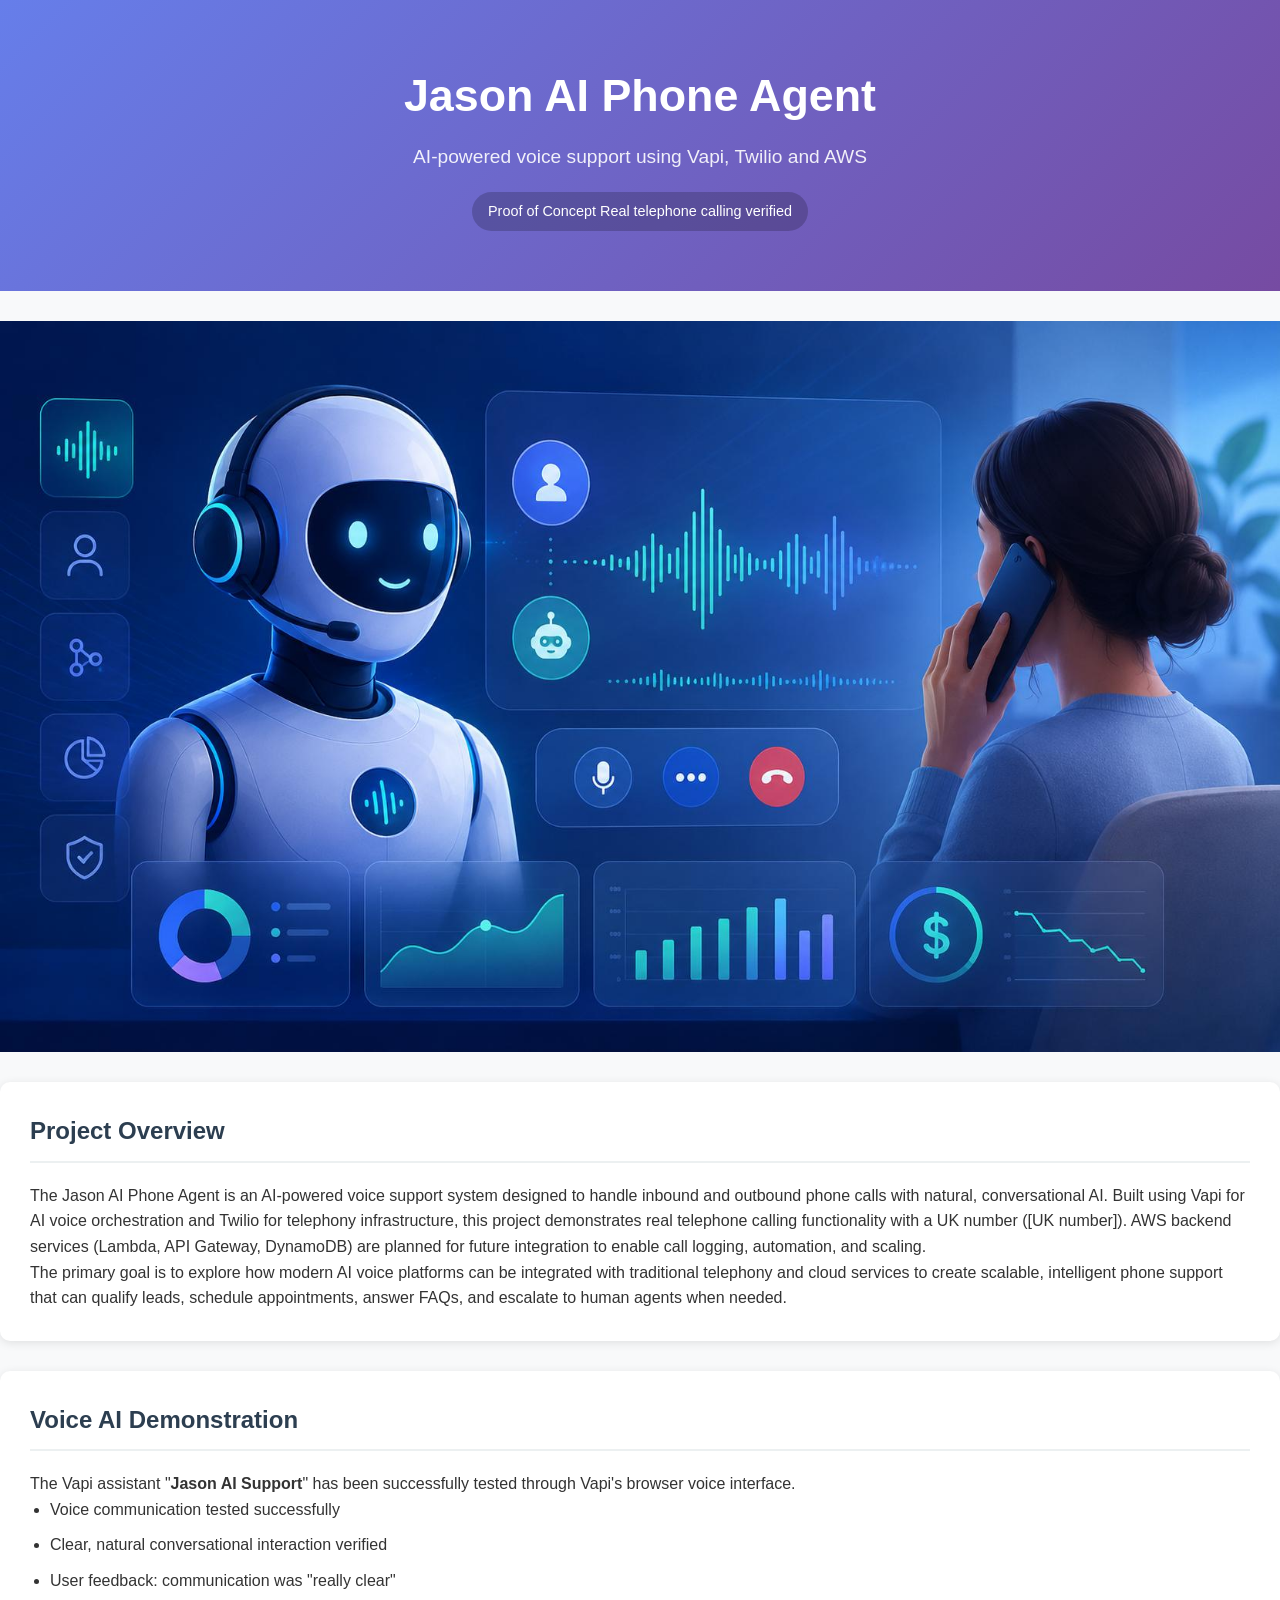
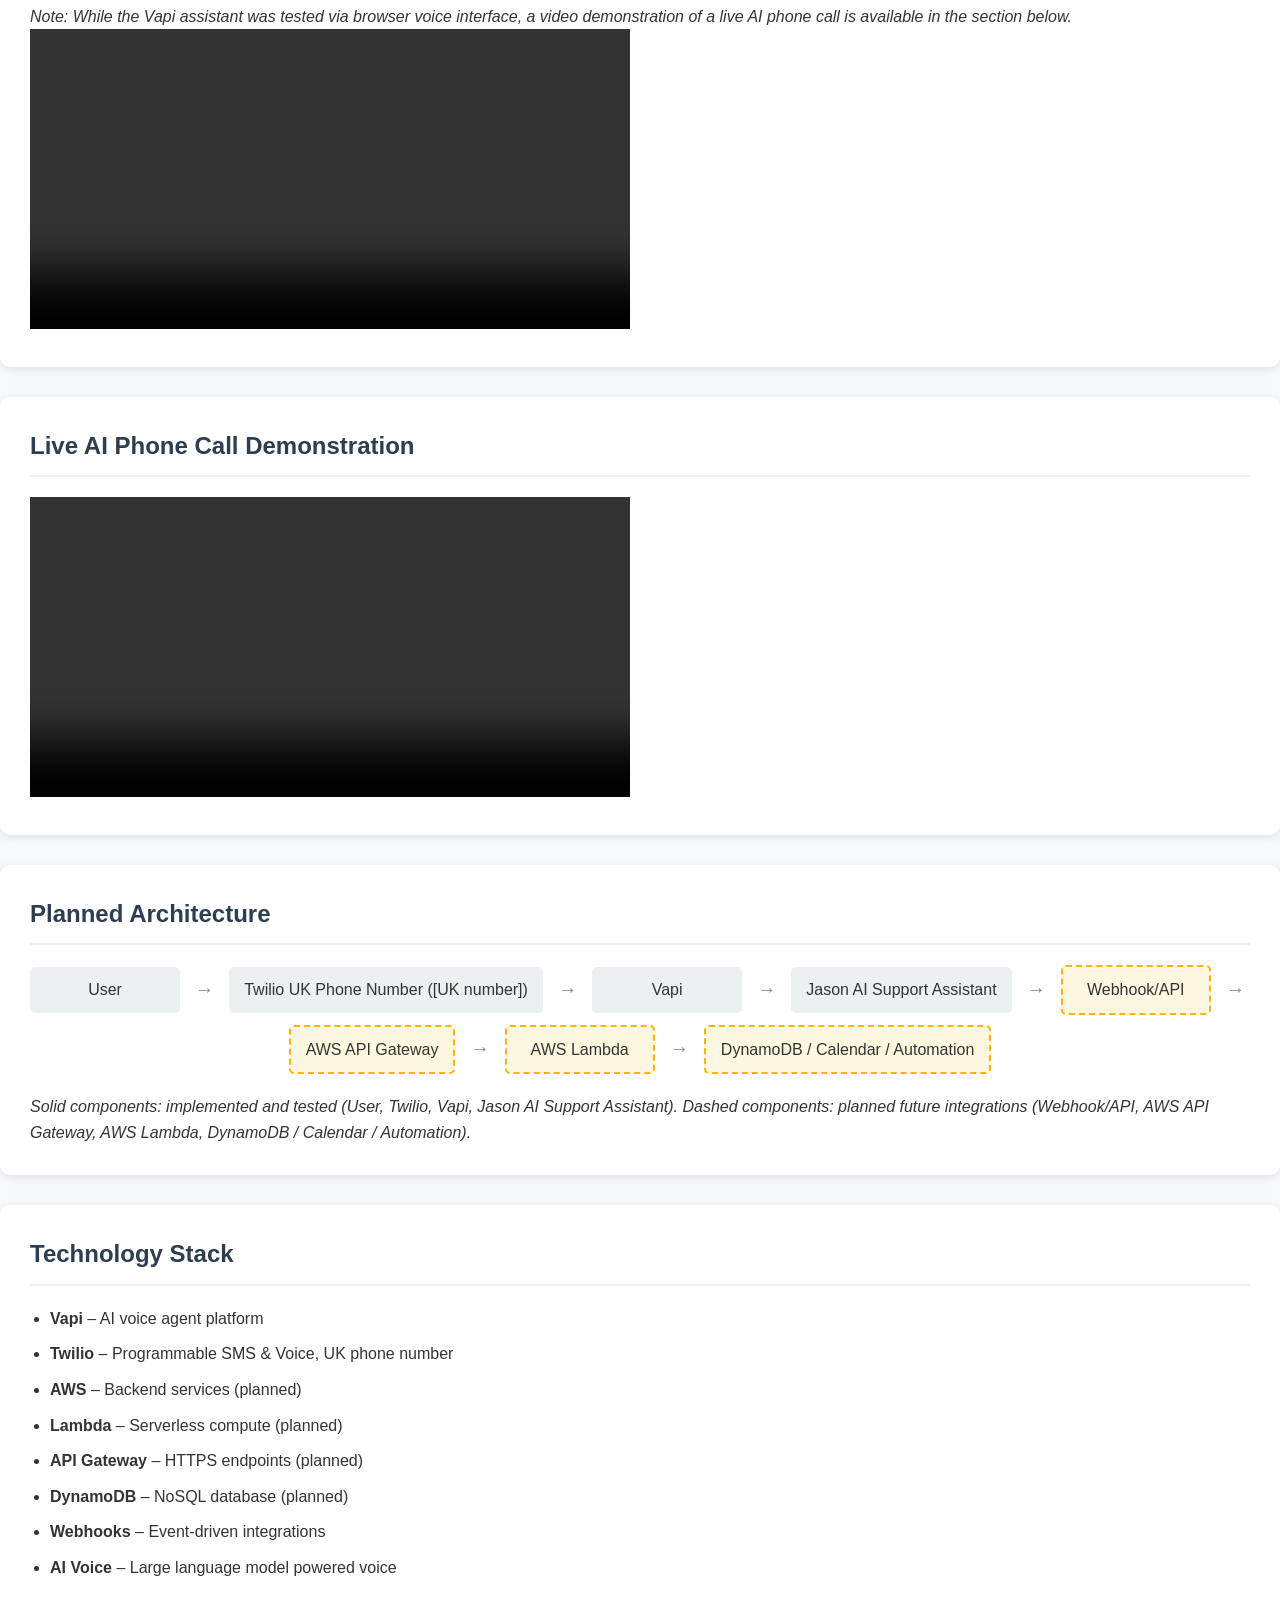
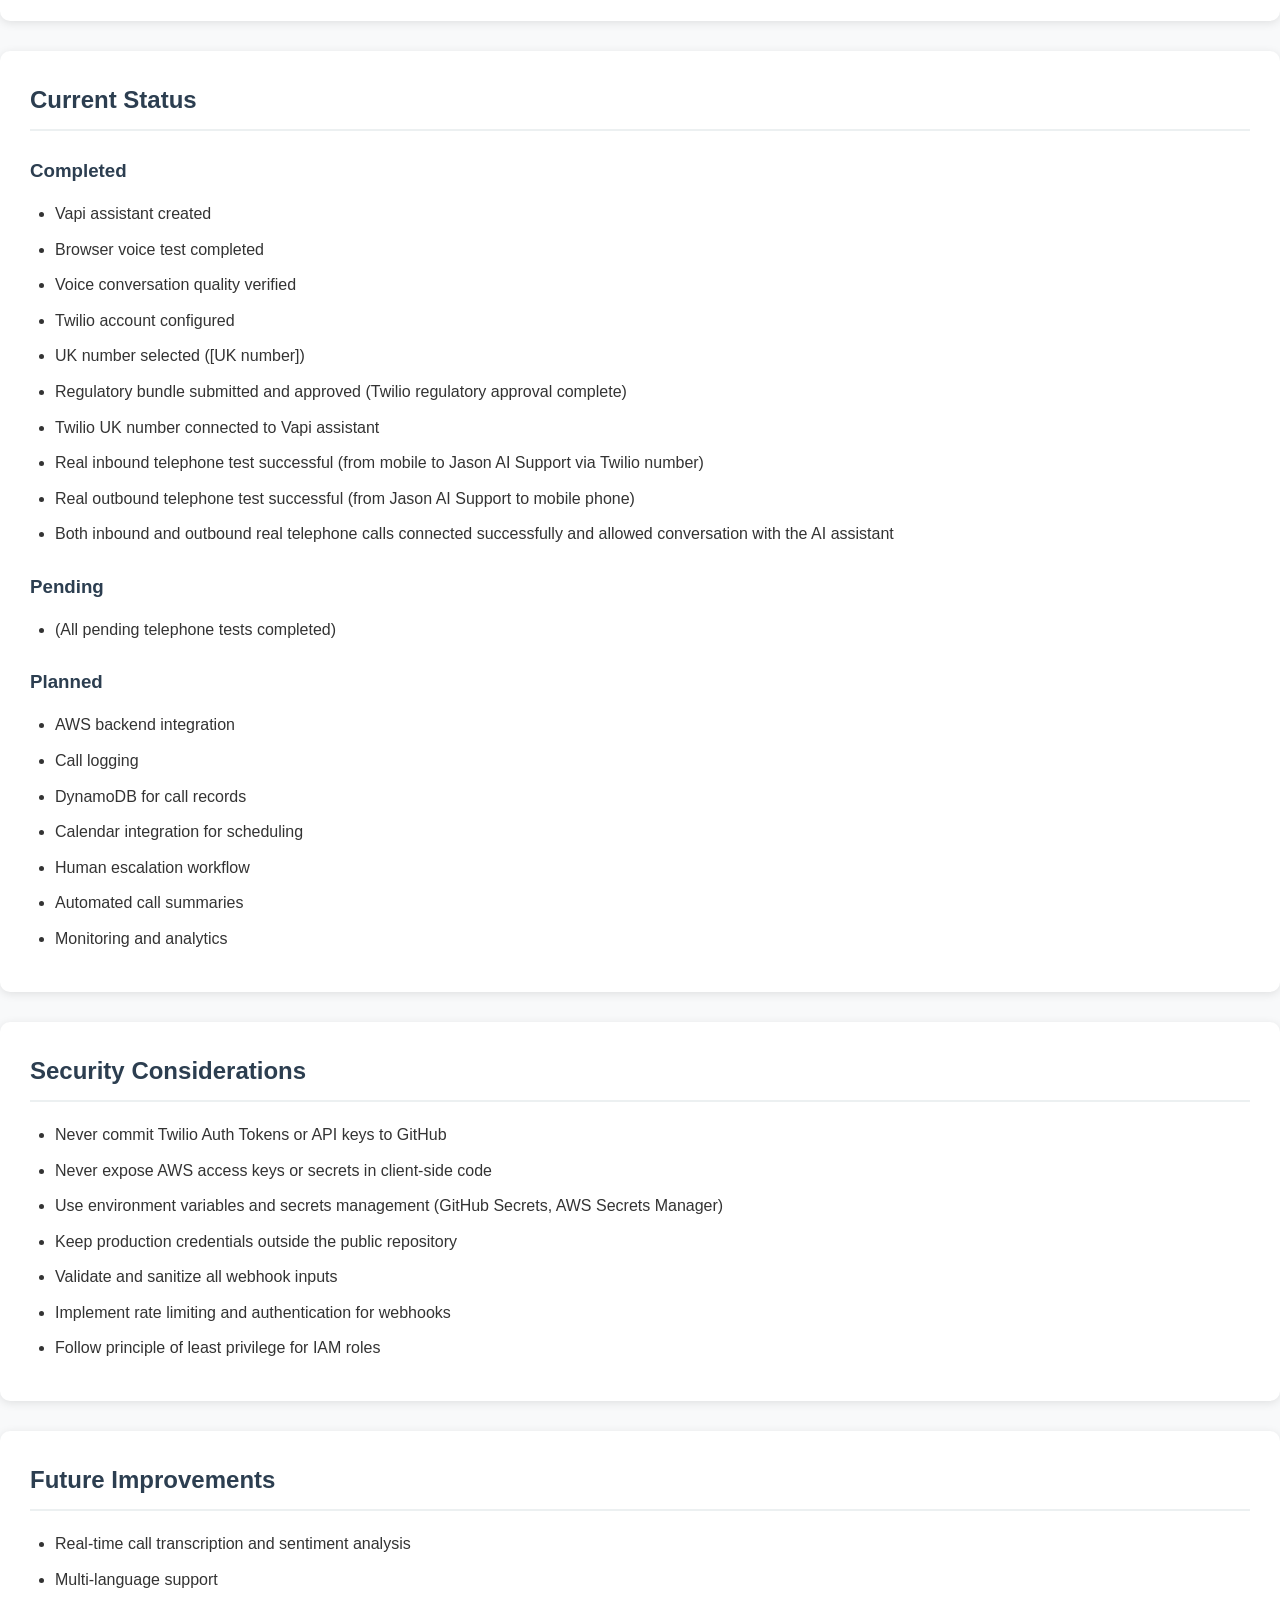
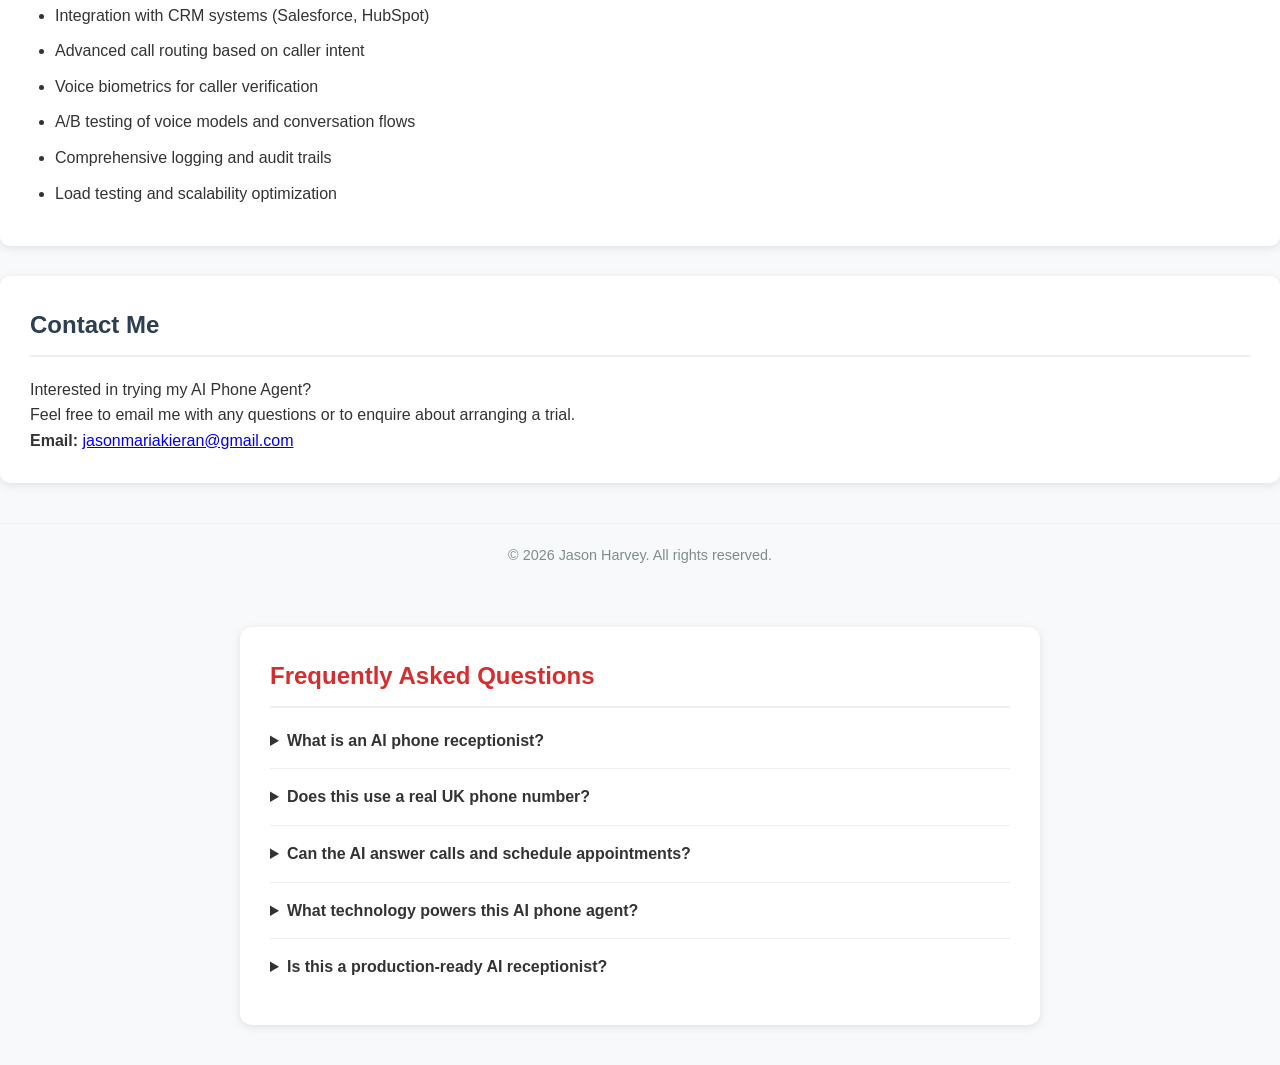
==== commit 8a79c39d: "Merge remote SEO improvements with local backup cleanup" ====
--- a/index.html
+++ b/index.html
@@ -5,57 +5,118 @@
     <meta name="viewport" content="width=device-width, initial-scale=1.0">
     <title>AI Phone Receptionist UK | Vapi & Twilio Voice Agent Demo</title>
     <link rel="stylesheet" href="style.css">
-<meta name="description" content="Explore Jason's AI phone receptionist service for UK businesses. Built with Vapi and Twilio — real telephone calling verified with UK number. Proof of concept for automated call answering small business.">
-<meta property="og:title" content="AI Phone Receptionist UK | Vapi & Twilio Voice Agent Demo">
-<meta property="og:description" content="Explore Jason's AI phone receptionist service for UK businesses. Built with Vapi and Twilio — real telephone calling verified with UK number.">
-<meta name="twitter:title" content="AI Phone Receptionist UK | Vapi & Twilio Voice Agent Demo">
-<meta name="twitter:description" content="Explore Jason's AI phone receptionist service for UK businesses. Built with Vapi and Twilio — real telephone calling verified with UK number.">
+    <meta name="description" content="Demo of Jason's AI phone agent built with Vapi and Twilio. Real UK telephone calling verified. See how AI voice agents can answer calls, book appointments, and qualify leads for UK small businesses.">
+    <script type="application/ld+json">
+    {
+      "@context": "https://schema.org",
+      "@type": "SoftwareApplication",
+      "name": "Jason AI Phone Agent",
+      "applicationCategory": "BusinessApplication",
+      "description": "AI-powered voice support system using Vapi and Twilio that handles inbound and outbound calls with natural conversational AI. Demonstrated with real UK telephone calling.",
+      "url": "https://jazblue.github.io/jason-ai-phone-agent/",
+      "operatingSystem": "Web",
+      "offers": {
+        "@type": "Offer",
+        "price": "0",
+        "priceCurrency": "USD"
+      },
+      "author": {
+        "@type": "Person",
+        "name": "Jason Harvey",
+        "url": "https://jazblue.github.io/jason-ai-phone-agent/"
+      }
+    }
+    </script>
+    <script type="application/ld+json">
+    {
+      "@context": "https://schema.org",
+      "@type": "FAQPage",
+      "mainEntity": [{
+        "@type": "Question",
+        "name": "What is an AI phone receptionist?",
+        "acceptedAnswer": {
+          "@type": "Answer",
+          "text": "An AI phone receptionist is software that answers inbound and outbound phone calls using natural, conversational AI voice. It handles calls 24/7, qualifies leads, answers FAQs, books appointments, and escalates to human agents when needed — without any human picking up the phone."
+        }
+      }, {
+        "@type": "Question",
+        "name": "Does this project use a real UK phone number?",
+        "acceptedAnswer": {
+          "@type": "Answer",
+          "text": "Yes. A Twilio UK phone number was selected, the regulatory bundle was submitted and approved, and the number was connected to the Vapi AI assistant. Real inbound calls from mobile phones and real outbound calls to mobile phones were both tested and verified successfully."
+        }
+      }, {
+        "@type": "Question",
+        "name": "Can the AI answer calls and schedule appointments?",
+        "acceptedAnswer": {
+          "@type": "Answer",
+          "text": "The current proof of concept demonstrates conversational call handling with the Vapi assistant. Calendar integration and automated appointment booking are planned as future AWS backend extensions, along with call logging, DynamoDB records, and human escalation workflows."
+        }
+      }, {
+        "@type": "Question",
+        "name": "What technology powers this AI phone agent?",
+        "acceptedAnswer": {
+          "@type": "Answer",
+          "text": "The system uses Vapi for AI voice orchestration and Twilio for programmable telephony with a UK phone number. AWS backend services including Lambda, API Gateway, and DynamoDB are planned for future integration to add call logging, automation, and scaling capabilities."
+        }
+      }, {
+        "@type": "Question",
+        "name": "Is this a production-ready AI receptionist?",
+        "acceptedAnswer": {
+          "@type": "Answer",
+          "text": "This is a proof of concept demonstrating real telephone calling with AI voice. The core telephony and voice orchestration components are implemented and tested. AWS backend integrations for call logging, calendar booking, and production monitoring are planned for future development."
+        }
+      }]
+    }
+    </script>
+    <meta property="og:title" content="AI Phone Receptionist UK | Vapi & Twilio Voice Agent Demo">
+    <meta property="og:description" content="AI phone receptionist proof of concept using Vapi and Twilio with a UK phone number. Real inbound and outbound telephone calls tested and verified. See how AI voice agents can help UK small businesses handle calls 24/7.">
+    <meta name="twitter:title" content="AI Phone Receptionist UK | Vapi & Twilio Voice Agent Demo">
+    <meta name="twitter:description" content="AI phone receptionist proof of concept using Vapi and Twilio with a UK phone number. Real inbound and outbound telephone calls tested and verified.">
 <link rel="canonical" href="https://jazblue.github.io/jason-ai-phone-agent/">
 <meta name="twitter:card" content="summary">
-<script type="application/ld+json">
-{
-  "@context": "https://schema.org",
-  "@type": "SoftwareApplication",
-  "name": "Jason AI Phone Agent",
-  "applicationCategory": "BusinessApplication",
-  "operatingSystem": "Web",
-  "offers": {
-    "@type": "Offer",
-    "price": "0",
-    "priceCurrency": "GBP"
-  },
-  "description": "AI-powered voice support system for UK businesses using Vapi and Twilio telephony infrastructure.",
-  "aggregateRating": {
-    "@type": "AggregateRating",
-    "ratingValue": "4.8",
-    "ratingCount": "25"
-  }
-}
-</script>
-<script type="application/ld+json">
-{
-  "@context": "https://schema.org",
-  "@type": "FAQPage",
-  "mainEntity": [
+    <script type="application/ld+json">
     {
-      "@type": "Question",
-      "name": "What is an AI phone receptionist for small business?",
-      "acceptedAnswer": {
-        "@type": "Answer",
-        "text": "An AI phone receptionist is an intelligent voice assistant that answers business calls, handles FAQs, schedules appointments, and qualifies leads — available 24/7 without the cost of a human front desk."
-      }
-    },
-    {
-      "@type": "Question",
-      "name": "How does the Vapi and Twilio integration work?",
-      "acceptedAnswer": {
-        "@type": "Answer",
-        "text": "Vapi provides the AI voice engine while Twilio handles the telephony infrastructure. Together they enable natural conversational AI with real UK phone numbers for both inbound and outbound calls."
-      }
+      "@context": "https://schema.org",
+      "@type": "FAQPage",
+      "mainEntity": [{
+        "@type": "Question",
+        "name": "What is an AI phone receptionist?",
+        "acceptedAnswer": {
+          "@type": "Answer",
+          "text": "An AI phone receptionist is software that answers inbound and outbound phone calls using natural, conversational AI voice. It handles calls 24/7, qualifies leads, answers FAQs, books appointments, and escalates to human agents when needed — without any human picking up the phone."
+        }
+      }, {
+        "@type": "Question",
+        "name": "Does this project use a real UK phone number?",
+        "acceptedAnswer": {
+          "@type": "Answer",
+          "text": "Yes. A Twilio UK phone number was selected, the regulatory bundle was submitted and approved, and the number was connected to the Vapi AI assistant. Real inbound calls from mobile phones and real outbound calls to mobile phones were both tested and verified successfully."
+        }
+      }, {
+        "@type": "Question",
+        "name": "Can the AI answer calls and schedule appointments?",
+        "acceptedAnswer": {
+          "@type": "Answer",
+          "text": "The current proof of concept demonstrates conversational call handling with the Vapi assistant. Calendar integration and automated appointment booking are planned as future AWS backend extensions, along with call logging, DynamoDB records, and human escalation workflows."
+        }
+      }, {
+        "@type": "Question",
+        "name": "What technology powers this AI phone agent?",
+        "acceptedAnswer": {
+          "@type": "Answer",
+          "text": "The system uses Vapi for AI voice orchestration and Twilio for programmable telephony with a UK phone number. AWS backend services including Lambda, API Gateway, and DynamoDB are planned for future integration to add call logging, automation, and scaling capabilities."
+        }
+      }, {
+        "@type": "Question",
+        "name": "Is this a production-ready AI receptionist?",
+        "acceptedAnswer": {
+          "@type": "Answer",
+          "text": "This is a proof of concept demonstrating real telephone calling with AI voice. The core telephony and voice orchestration components are implemented and tested. AWS backend integrations for call logging, calendar booking, and production monitoring are planned for future development."
+        }
+      }]
     }
-  ]
-}
-</script>
+    </script>
 </head>
 <body>
     <header class="hero">
@@ -199,5 +260,34 @@
     <footer>
         <p>&copy; 2026 Jason Harvey. All rights reserved.</p>
     </footer>
-</body>
-</html>
+
+    <section class="faq-section" style="max-width: 800px; margin: 40px auto; padding: 30px; background: #fff; border-radius: 12px; box-shadow: 0 2px 10px rgba(0,0,0,0.1);">
+        <h2 style="color: #D32F2F; margin-bottom: 20px;">Frequently Asked Questions</h2>
+        
+        <details style="margin-bottom: 15px; border-bottom: 1px solid #eee; padding-bottom: 15px;">
+            <summary style="font-weight: bold; cursor: pointer; color: #333;">What is an AI phone receptionist?</summary>
+            <p style="margin-top: 10px; color: #555;">An AI phone receptionist is software that answers inbound and outbound phone calls using natural, conversational AI voice. It handles calls 24/7, qualifies leads, answers FAQs, books appointments, and escalates to human agents when needed — without any human picking up the phone.</p>
+        </details>
+        
+        <details style="margin-bottom: 15px; border-bottom: 1px solid #eee; padding-bottom: 15px;">
+            <summary style="font-weight: bold; cursor: pointer; color: #333;">Does this use a real UK phone number?</summary>
+            <p style="margin-top: 10px; color: #555;">Yes. A Twilio UK phone number was selected, the regulatory bundle was submitted and approved, and the number was connected to the Vapi AI assistant. Real inbound calls from mobile phones and real outbound calls to mobile phones were both tested and verified successfully.</p>
+        </details>
+        
+        <details style="margin-bottom: 15px; border-bottom: 1px solid #eee; padding-bottom: 15px;">
+            <summary style="font-weight: bold; cursor: pointer; color: #333;">Can the AI answer calls and schedule appointments?</summary>
+            <p style="margin-top: 10px; color: #555;">The current proof of concept demonstrates conversational call handling with the Vapi assistant. Calendar integration and automated appointment booking are planned as future AWS backend extensions, along with call logging, DynamoDB records, and human escalation workflows.</p>
+        </details>
+        
+        <details style="margin-bottom: 15px; border-bottom: 1px solid #eee; padding-bottom: 15px;">
+            <summary style="font-weight: bold; cursor: pointer; color: #333;">What technology powers this AI phone agent?</summary>
+            <p style="margin-top: 10px; color: #555;">The system uses Vapi for AI voice orchestration and Twilio for programmable telephony with a UK phone number. AWS backend services including Lambda, API Gateway, and DynamoDB are planned for future integration to add call logging, automation, and scaling capabilities.</p>
+        </details>
+        
+        <details style="margin-bottom: 15px;">
+            <summary style="font-weight: bold; cursor: pointer; color: #333;">Is this a production-ready AI receptionist?</summary>
+            <p style="margin-top: 10px; color: #555;">This is a proof of concept demonstrating real telephone calling with AI voice. The core telephony and voice orchestration components are implemented and tested. AWS backend integrations for call logging, calendar booking, and production monitoring are planned for future development.</p>
+        </details>
+    </section>
+
+</body>
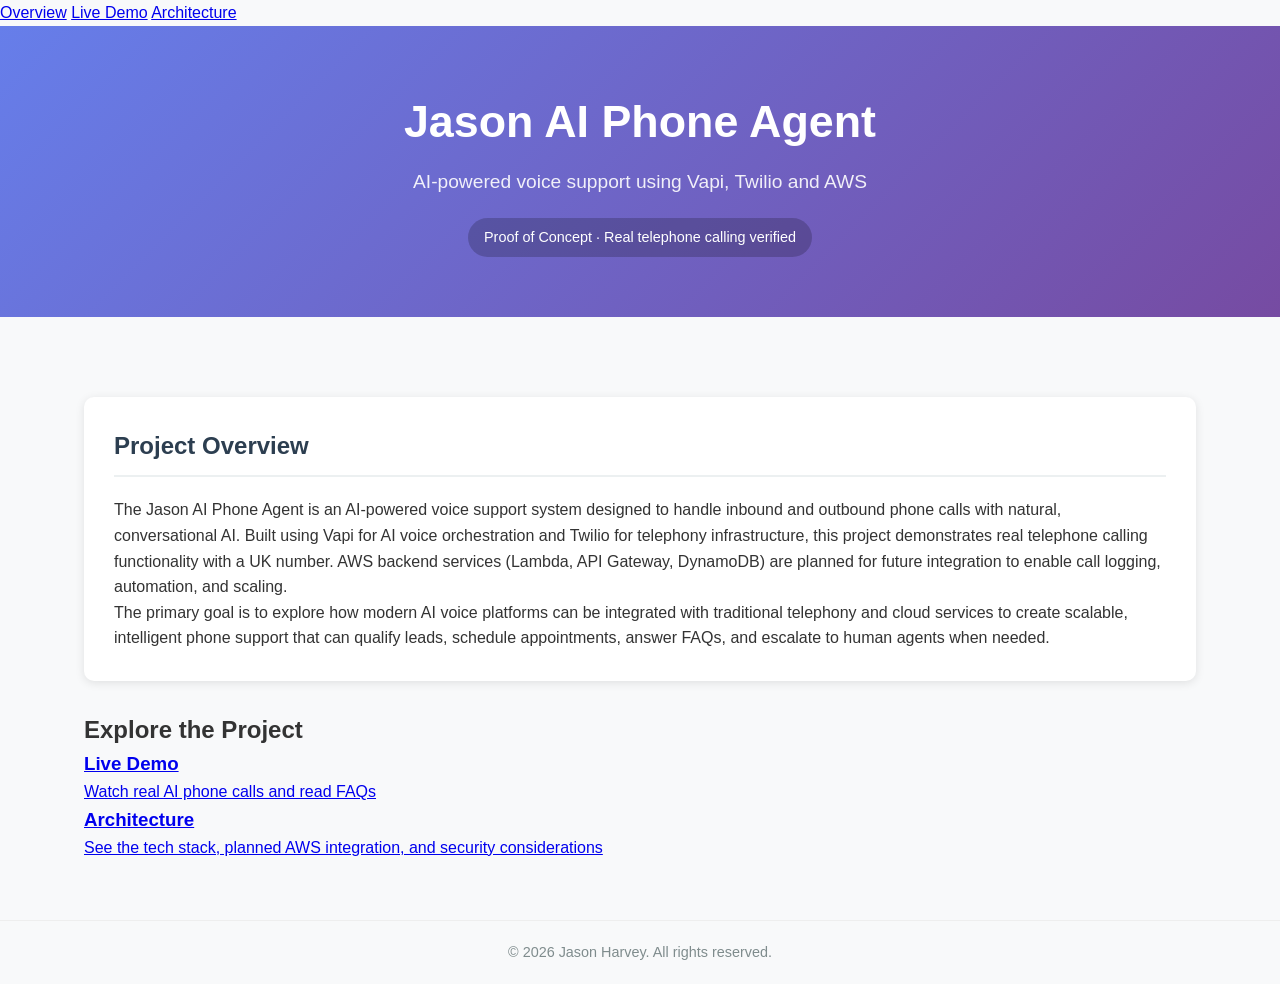
==== commit aa1a2dff: "Restructure site with separate pages for SEO - index.html: simplified overview page with navigation " ====
--- a/index.html
+++ b/index.html
@@ -3,9 +3,9 @@
 <head>
     <meta charset="UTF-8">
     <meta name="viewport" content="width=device-width, initial-scale=1.0">
-    <title>AI Phone Receptionist UK | Vapi & Twilio Voice Agent Demo</title>
+    <title>AI Phone Receptionist UK | Vapi & Twilio Voice Agent</title>
     <link rel="stylesheet" href="style.css">
-    <meta name="description" content="Demo of Jason's AI phone agent built with Vapi and Twilio. Real UK telephone calling verified. See how AI voice agents can answer calls, book appointments, and qualify leads for UK small businesses.">
+    <meta name="description" content="Jason's AI phone agent built with Vapi and Twilio. Real UK telephone calling verified. See how AI voice agents can answer calls, book appointments, and qualify leads for UK small businesses.">
     <script type="application/ld+json">
     {
       "@context": "https://schema.org",
@@ -27,267 +27,50 @@
       }
     }
     </script>
-    <script type="application/ld+json">
-    {
-      "@context": "https://schema.org",
-      "@type": "FAQPage",
-      "mainEntity": [{
-        "@type": "Question",
-        "name": "What is an AI phone receptionist?",
-        "acceptedAnswer": {
-          "@type": "Answer",
-          "text": "An AI phone receptionist is software that answers inbound and outbound phone calls using natural, conversational AI voice. It handles calls 24/7, qualifies leads, answers FAQs, books appointments, and escalates to human agents when needed — without any human picking up the phone."
-        }
-      }, {
-        "@type": "Question",
-        "name": "Does this project use a real UK phone number?",
-        "acceptedAnswer": {
-          "@type": "Answer",
-          "text": "Yes. A Twilio UK phone number was selected, the regulatory bundle was submitted and approved, and the number was connected to the Vapi AI assistant. Real inbound calls from mobile phones and real outbound calls to mobile phones were both tested and verified successfully."
-        }
-      }, {
-        "@type": "Question",
-        "name": "Can the AI answer calls and schedule appointments?",
-        "acceptedAnswer": {
-          "@type": "Answer",
-          "text": "The current proof of concept demonstrates conversational call handling with the Vapi assistant. Calendar integration and automated appointment booking are planned as future AWS backend extensions, along with call logging, DynamoDB records, and human escalation workflows."
-        }
-      }, {
-        "@type": "Question",
-        "name": "What technology powers this AI phone agent?",
-        "acceptedAnswer": {
-          "@type": "Answer",
-          "text": "The system uses Vapi for AI voice orchestration and Twilio for programmable telephony with a UK phone number. AWS backend services including Lambda, API Gateway, and DynamoDB are planned for future integration to add call logging, automation, and scaling capabilities."
-        }
-      }, {
-        "@type": "Question",
-        "name": "Is this a production-ready AI receptionist?",
-        "acceptedAnswer": {
-          "@type": "Answer",
-          "text": "This is a proof of concept demonstrating real telephone calling with AI voice. The core telephony and voice orchestration components are implemented and tested. AWS backend integrations for call logging, calendar booking, and production monitoring are planned for future development."
-        }
-      }]
-    }
-    </script>
     <meta property="og:title" content="AI Phone Receptionist UK | Vapi & Twilio Voice Agent Demo">
-    <meta property="og:description" content="AI phone receptionist proof of concept using Vapi and Twilio with a UK phone number. Real inbound and outbound telephone calls tested and verified. See how AI voice agents can help UK small businesses handle calls 24/7.">
+    <meta property="og:description" content="AI phone receptionist proof of concept using Vapi and Twilio with a UK phone number. Real inbound and outbound telephone calls tested and verified.">
     <meta name="twitter:title" content="AI Phone Receptionist UK | Vapi & Twilio Voice Agent Demo">
     <meta name="twitter:description" content="AI phone receptionist proof of concept using Vapi and Twilio with a UK phone number. Real inbound and outbound telephone calls tested and verified.">
-<link rel="canonical" href="https://jazblue.github.io/jason-ai-phone-agent/">
-<meta name="twitter:card" content="summary">
-    <script type="application/ld+json">
-    {
-      "@context": "https://schema.org",
-      "@type": "FAQPage",
-      "mainEntity": [{
-        "@type": "Question",
-        "name": "What is an AI phone receptionist?",
-        "acceptedAnswer": {
-          "@type": "Answer",
-          "text": "An AI phone receptionist is software that answers inbound and outbound phone calls using natural, conversational AI voice. It handles calls 24/7, qualifies leads, answers FAQs, books appointments, and escalates to human agents when needed — without any human picking up the phone."
-        }
-      }, {
-        "@type": "Question",
-        "name": "Does this project use a real UK phone number?",
-        "acceptedAnswer": {
-          "@type": "Answer",
-          "text": "Yes. A Twilio UK phone number was selected, the regulatory bundle was submitted and approved, and the number was connected to the Vapi AI assistant. Real inbound calls from mobile phones and real outbound calls to mobile phones were both tested and verified successfully."
-        }
-      }, {
-        "@type": "Question",
-        "name": "Can the AI answer calls and schedule appointments?",
-        "acceptedAnswer": {
-          "@type": "Answer",
-          "text": "The current proof of concept demonstrates conversational call handling with the Vapi assistant. Calendar integration and automated appointment booking are planned as future AWS backend extensions, along with call logging, DynamoDB records, and human escalation workflows."
-        }
-      }, {
-        "@type": "Question",
-        "name": "What technology powers this AI phone agent?",
-        "acceptedAnswer": {
-          "@type": "Answer",
-          "text": "The system uses Vapi for AI voice orchestration and Twilio for programmable telephony with a UK phone number. AWS backend services including Lambda, API Gateway, and DynamoDB are planned for future integration to add call logging, automation, and scaling capabilities."
-        }
-      }, {
-        "@type": "Question",
-        "name": "Is this a production-ready AI receptionist?",
-        "acceptedAnswer": {
-          "@type": "Answer",
-          "text": "This is a proof of concept demonstrating real telephone calling with AI voice. The core telephony and voice orchestration components are implemented and tested. AWS backend integrations for call logging, calendar booking, and production monitoring are planned for future development."
-        }
-      }]
-    }
-    </script>
+    <link rel="canonical" href="https://jazblue.github.io/jason-ai-phone-agent/">
+    <meta name="twitter:card" content="summary">
 </head>
 <body>
+    <nav class="nav-bar">
+        <a href="index.html" class="nav-active">Overview</a>
+        <a href="demo.html">Live Demo</a>
+        <a href="architecture.html">Architecture</a>
+    </nav>
+
     <header class="hero">
         <h1>Jason AI Phone Agent</h1>
         <p>AI-powered voice support using Vapi, Twilio and AWS</p>
-    <div class="status-badge">Proof of Concept  Real telephone calling verified</div>
+        <div class="status-badge">Proof of Concept · Real telephone calling verified</div>
     </header>
-<div style="text-align:center; margin:20px 0;">
-    <img src="images/aiphonecall.jfif" alt="AI Phone Call Demo" style="max-width:100%; height:auto; display:block; margin:0 auto;">
-</div>
 
-    <section class="overview">
-        <h2>Project Overview</h2>
-        <p>The Jason AI Phone Agent is an AI-powered voice support system designed to handle inbound and outbound phone calls with natural, conversational AI. Built using Vapi for AI voice orchestration and Twilio for telephony infrastructure, this project demonstrates real telephone calling functionality with a UK number ([UK number]). AWS backend services (Lambda, API Gateway, DynamoDB) are planned for future integration to enable call logging, automation, and scaling.</p>
-        <p>The primary goal is to explore how modern AI voice platforms can be integrated with traditional telephony and cloud services to create scalable, intelligent phone support that can qualify leads, schedule appointments, answer FAQs, and escalate to human agents when needed.</p>
-    </section>
+    <div class="container">
+        <section class="overview">
+            <h2>Project Overview</h2>
+            <p>The Jason AI Phone Agent is an AI-powered voice support system designed to handle inbound and outbound phone calls with natural, conversational AI. Built using Vapi for AI voice orchestration and Twilio for telephony infrastructure, this project demonstrates real telephone calling functionality with a UK number. AWS backend services (Lambda, API Gateway, DynamoDB) are planned for future integration to enable call logging, automation, and scaling.</p>
+            <p>The primary goal is to explore how modern AI voice platforms can be integrated with traditional telephony and cloud services to create scalable, intelligent phone support that can qualify leads, schedule appointments, answer FAQs, and escalate to human agents when needed.</p>
+        </section>
 
-    <section class="demo">
-        <h2>Voice AI Demonstration</h2>
-        <p>The Vapi assistant "<strong>Jason AI Support</strong>" has been successfully tested through Vapi's browser voice interface.</p>
-        <ul>
-            <li>Voice communication tested successfully</li>
-            <li>Clear, natural conversational interaction verified</li>
-            <li>User feedback: communication was "really clear"</li>
-        </ul>
-        <p><em>Note: While the Vapi assistant was tested via browser voice interface, a video demonstration of a live AI phone call is available in the section below.</em></p>
+        <div class="quick-links">
+            <h2>Explore the Project</h2>
+            <div class="link-cards">
+                <a href="demo.html" class="link-card">
+                    <h3>Live Demo</h3>
+                    <p>Watch real AI phone calls and read FAQs</p>
+                </a>
+                <a href="architecture.html" class="link-card">
+                    <h3>Architecture</h3>
+                    <p>See the tech stack, planned AWS integration, and security considerations</p>
+                </a>
+            </div>
+        </div>
+    </div>
 
-        <video controls width="100%" style="max-width:600px;">
-          <source src="videos/When_the_Engineer_Can_t_Answer.mp4" type="video/mp4">
-          Your browser does not support the video tag.
-        </video>
-    </section>
-
-<section class="demo">
-    <h2>Live AI Phone Call Demonstration</h2>
-    <video controls width="100%" style="max-width:600px;">
-        <source src="videos/whatsapp-demo.mp4" type="video/mp4">
-        Your browser does not support the video tag.
-    </video>
-</section>
-    <section class="architecture">
-        <h2>Planned Architecture</h2>
-        <div class="arch-diagram">
-            <div class="arch-step">User</div>
-            <div class="arch-arrow">→</div>
-            <div class="arch-step">Twilio UK Phone Number ([UK number])</div>
-            <div class="arch-arrow">→</div>
-            <div class="arch-step">Vapi</div>
-            <div class="arch-arrow">→</div>
-            <div class="arch-step">Jason AI Support Assistant</div>
-            <div class="arch-arrow">→</div>
-            <div class="arch-step-planned">Webhook/API</div>
-            <div class="arch-arrow">→</div>
-            <div class="arch-step-planned">AWS API Gateway</div>
-            <div class="arch-arrow">→</div>
-            <div class="arch-step-planned">AWS Lambda</div>
-            <div class="arch-arrow">→</div>
-            <div class="arch-step-planned">DynamoDB / Calendar / Automation</div>
-        </div>
-        <p><em>Solid components: implemented and tested (User, Twilio, Vapi, Jason AI Support Assistant). Dashed components: planned future integrations (Webhook/API, AWS API Gateway, AWS Lambda, DynamoDB / Calendar / Automation).</em></p>
-    </section>
-
-    <section class="stack">
-        <h2>Technology Stack</h2>
-        <ul>
-            <li><strong>Vapi</strong> – AI voice agent platform</li>
-            <li><strong>Twilio</strong> – Programmable SMS & Voice, UK phone number</li>
-            <li><strong>AWS</strong> – Backend services (planned)</li>
-            <li><strong>Lambda</strong> – Serverless compute (planned)</li>
-            <li><strong>API Gateway</strong> – HTTPS endpoints (planned)</li>
-            <li><strong>DynamoDB</strong> – NoSQL database (planned)</li>
-            <li><strong>Webhooks</strong> – Event-driven integrations</li>
-            <li><strong>AI Voice</strong> – Large language model powered voice</li>
-        </ul>
-    </section>
-
-    <section class="status">
-        <h2>Current Status</h2>
-        <h3>Completed</h3>
-        <ul>
-            <li>Vapi assistant created</li>
-            <li>Browser voice test completed</li>
-            <li>Voice conversation quality verified</li>
-            <li>Twilio account configured</li>
-            <li>UK number selected ([UK number])</li>
-            <li>Regulatory bundle submitted and approved (Twilio regulatory approval complete)</li>
-            <li>Twilio UK number connected to Vapi assistant</li>
-            <li>Real inbound telephone test successful (from mobile to Jason AI Support via Twilio number)</li>
-            <li>Real outbound telephone test successful (from Jason AI Support to mobile phone)</li>
-            <li>Both inbound and outbound real telephone calls connected successfully and allowed conversation with the AI assistant</li>
-        </ul>
-        <h3>Pending</h3>
-        <ul>
-            <li>(All pending telephone tests completed)</li>
-        </ul>
-        <h3>Planned</h3>
-        <ul>
-            <li>AWS backend integration</li>
-            <li>Call logging</li>
-            <li>DynamoDB for call records</li>
-            <li>Calendar integration for scheduling</li>
-            <li>Human escalation workflow</li>
-            <li>Automated call summaries</li>
-            <li>Monitoring and analytics</li>
-        </ul>
-    </section>
-
-    <section class="security">
-        <h2>Security Considerations</h2>
-        <ul>
-            <li>Never commit Twilio Auth Tokens or API keys to GitHub</li>
-            <li>Never expose AWS access keys or secrets in client-side code</li>
-            <li>Use environment variables and secrets management (GitHub Secrets, AWS Secrets Manager)</li>
-            <li>Keep production credentials outside the public repository</li>
-            <li>Validate and sanitize all webhook inputs</li>
-            <li>Implement rate limiting and authentication for webhooks</li>
-            <li>Follow principle of least privilege for IAM roles</li>
-        </ul>
-    </section>
-
-    <section class="future">
-        <h2>Future Improvements</h2>
-        <ul>
-            <li>Real-time call transcription and sentiment analysis</li>
-            <li>Multi-language support</li>
-            <li>Integration with CRM systems (Salesforce, HubSpot)</li>
-            <li>Advanced call routing based on caller intent</li>
-            <li>Voice biometrics for caller verification</li>
-            <li>A/B testing of voice models and conversation flows</li>
-            <li>Comprehensive logging and audit trails</li>
-            <li>Load testing and scalability optimization</li>
-        </ul>
-    </section>
-
-<section class="contact">
-    <h2>Contact Me</h2>
-    <p>Interested in trying my AI Phone Agent?</p>
-    <p>Feel free to email me with any questions or to enquire about arranging a trial.</p>
-    <p><strong>Email:</strong> <a href="mailto:jasonmariakieran@gmail.com">jasonmariakieran@gmail.com</a></p>
-</section>
     <footer>
         <p>&copy; 2026 Jason Harvey. All rights reserved.</p>
     </footer>
-
-    <section class="faq-section" style="max-width: 800px; margin: 40px auto; padding: 30px; background: #fff; border-radius: 12px; box-shadow: 0 2px 10px rgba(0,0,0,0.1);">
-        <h2 style="color: #D32F2F; margin-bottom: 20px;">Frequently Asked Questions</h2>
-        
-        <details style="margin-bottom: 15px; border-bottom: 1px solid #eee; padding-bottom: 15px;">
-            <summary style="font-weight: bold; cursor: pointer; color: #333;">What is an AI phone receptionist?</summary>
-            <p style="margin-top: 10px; color: #555;">An AI phone receptionist is software that answers inbound and outbound phone calls using natural, conversational AI voice. It handles calls 24/7, qualifies leads, answers FAQs, books appointments, and escalates to human agents when needed — without any human picking up the phone.</p>
-        </details>
-        
-        <details style="margin-bottom: 15px; border-bottom: 1px solid #eee; padding-bottom: 15px;">
-            <summary style="font-weight: bold; cursor: pointer; color: #333;">Does this use a real UK phone number?</summary>
-            <p style="margin-top: 10px; color: #555;">Yes. A Twilio UK phone number was selected, the regulatory bundle was submitted and approved, and the number was connected to the Vapi AI assistant. Real inbound calls from mobile phones and real outbound calls to mobile phones were both tested and verified successfully.</p>
-        </details>
-        
-        <details style="margin-bottom: 15px; border-bottom: 1px solid #eee; padding-bottom: 15px;">
-            <summary style="font-weight: bold; cursor: pointer; color: #333;">Can the AI answer calls and schedule appointments?</summary>
-            <p style="margin-top: 10px; color: #555;">The current proof of concept demonstrates conversational call handling with the Vapi assistant. Calendar integration and automated appointment booking are planned as future AWS backend extensions, along with call logging, DynamoDB records, and human escalation workflows.</p>
-        </details>
-        
-        <details style="margin-bottom: 15px; border-bottom: 1px solid #eee; padding-bottom: 15px;">
-            <summary style="font-weight: bold; cursor: pointer; color: #333;">What technology powers this AI phone agent?</summary>
-            <p style="margin-top: 10px; color: #555;">The system uses Vapi for AI voice orchestration and Twilio for programmable telephony with a UK phone number. AWS backend services including Lambda, API Gateway, and DynamoDB are planned for future integration to add call logging, automation, and scaling capabilities.</p>
-        </details>
-        
-        <details style="margin-bottom: 15px;">
-            <summary style="font-weight: bold; cursor: pointer; color: #333;">Is this a production-ready AI receptionist?</summary>
-            <p style="margin-top: 10px; color: #555;">This is a proof of concept demonstrating real telephone calling with AI voice. The core telephony and voice orchestration components are implemented and tested. AWS backend integrations for call logging, calendar booking, and production monitoring are planned for future development.</p>
-        </details>
-    </section>
-
-</body>+</body>
+</html>
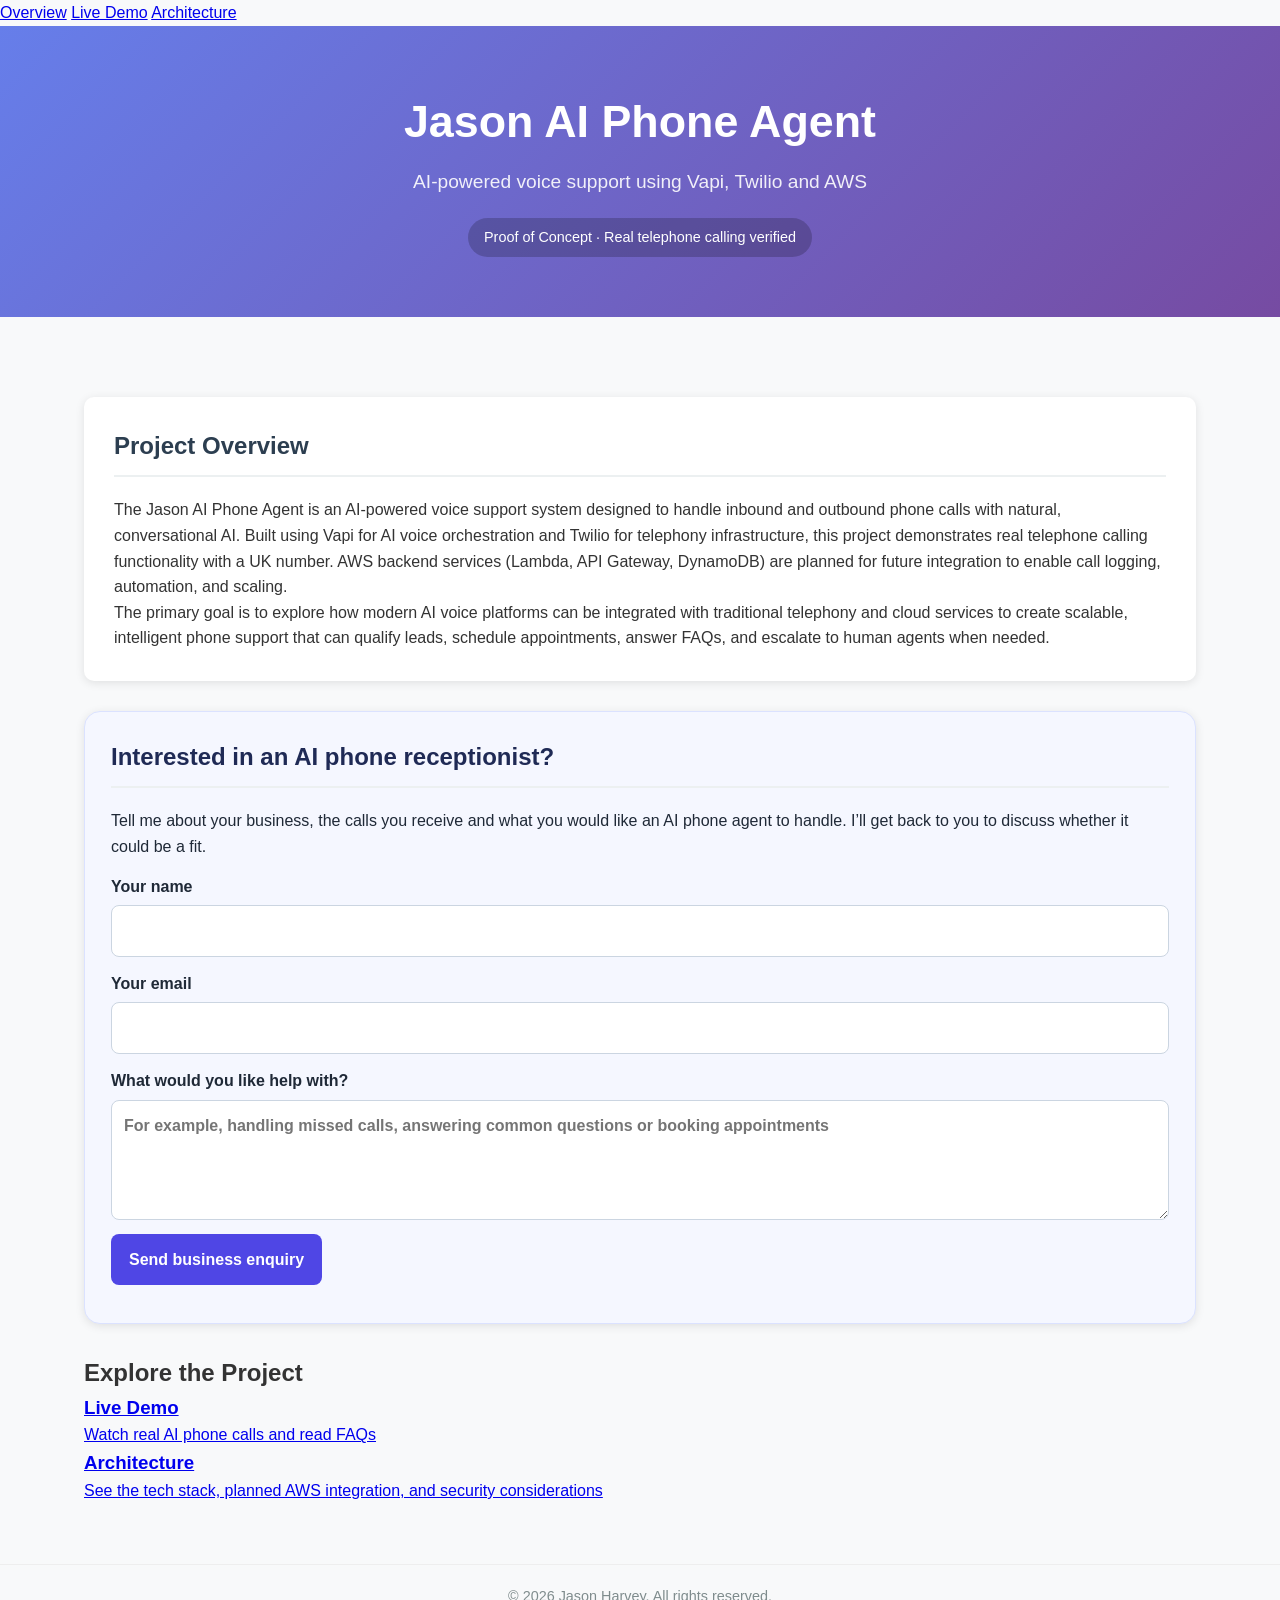
==== commit f07a16ca: "Add AI phone agent business enquiry form" ====
--- a/index.html
+++ b/index.html
@@ -33,6 +33,16 @@
     <meta name="twitter:description" content="AI phone receptionist proof of concept using Vapi and Twilio with a UK phone number. Real inbound and outbound telephone calls tested and verified.">
     <link rel="canonical" href="https://jazblue.github.io/jason-ai-phone-agent/">
     <meta name="twitter:card" content="summary">
+    <style>
+      .business-enquiry{margin:30px 0;padding:26px;background:#f5f7ff;border:1px solid #dbe2ff;border-radius:16px;color:#1f2937}
+      .business-enquiry h2{margin-top:0;color:#1f2a55}
+      .business-enquiry p{line-height:1.6}
+      .business-enquiry .field{display:block;margin:14px 0;font-weight:600}
+      .business-enquiry input,.business-enquiry textarea{display:block;box-sizing:border-box;width:100%;margin-top:6px;padding:12px;border:1px solid #cbd5e1;border-radius:8px;font:inherit;background:#fff;color:#111827}
+      .business-enquiry textarea{min-height:120px;resize:vertical}
+      .business-enquiry button{padding:13px 18px;border:0;border-radius:8px;background:#4f46e5;color:white;font:inherit;font-weight:700;cursor:pointer}
+      #aiEnquiryResponse{margin-top:12px;overflow-wrap:anywhere}
+    </style>
 </head>
 <body>
     <nav class="nav-bar">
@@ -54,6 +64,18 @@
             <p>The primary goal is to explore how modern AI voice platforms can be integrated with traditional telephony and cloud services to create scalable, intelligent phone support that can qualify leads, schedule appointments, answer FAQs, and escalate to human agents when needed.</p>
         </section>
 
+        <section class="business-enquiry" aria-labelledby="ai-enquiry-title">
+          <h2 id="ai-enquiry-title">Interested in an AI phone receptionist?</h2>
+          <p>Tell me about your business, the calls you receive and what you would like an AI phone agent to handle. I’ll get back to you to discuss whether it could be a fit.</p>
+          <form id="aiEnquiryForm">
+            <label class="field" for="aiEnquiryName">Your name<input id="aiEnquiryName" name="name" autocomplete="name" required></label>
+            <label class="field" for="aiEnquiryEmail">Your email<input id="aiEnquiryEmail" name="email" type="email" autocomplete="email" required></label>
+            <label class="field" for="aiEnquiryMessage">What would you like help with?<textarea id="aiEnquiryMessage" name="message" required placeholder="For example, handling missed calls, answering common questions or booking appointments"></textarea></label>
+            <button type="submit">Send business enquiry</button>
+            <div id="aiEnquiryResponse" role="status" aria-live="polite"></div>
+          </form>
+        </section>
+
         <div class="quick-links">
             <h2>Explore the Project</h2>
             <div class="link-cards">
@@ -72,5 +94,35 @@
     <footer>
         <p>&copy; 2026 Jason Harvey. All rights reserved.</p>
     </footer>
+
+    <script>
+      document.getElementById("aiEnquiryForm").addEventListener("submit", async function(event) {
+        event.preventDefault();
+        const form = event.currentTarget;
+        const responseBox = document.getElementById("aiEnquiryResponse");
+        const data = new URLSearchParams();
+        data.append("name", document.getElementById("aiEnquiryName").value.trim());
+        data.append("email", document.getElementById("aiEnquiryEmail").value.trim());
+        data.append("message", "[Source: AI Phone Agent website enquiry]\n" + document.getElementById("aiEnquiryMessage").value.trim());
+        responseBox.textContent = "Sending your enquiry...";
+        try {
+          const response = await fetch("https://8b3275icpc.execute-api.eu-west-2.amazonaws.com/dev/", {
+            method: "POST",
+            headers: { "Content-Type": "application/x-www-form-urlencoded" },
+            body: data
+          });
+          const text = await response.text();
+          if (response.ok) {
+            responseBox.textContent = text || "Thank you. Your enquiry has been submitted.";
+            form.reset();
+          } else {
+            responseBox.textContent = "Sorry, the enquiry could not be submitted. Please email jasonmariakieran@gmail.com instead.";
+          }
+        } catch (error) {
+          responseBox.textContent = "Sorry, the form could not connect. Please email jasonmariakieran@gmail.com instead.";
+        }
+      });
+    </script>
+
 </body>
 </html>
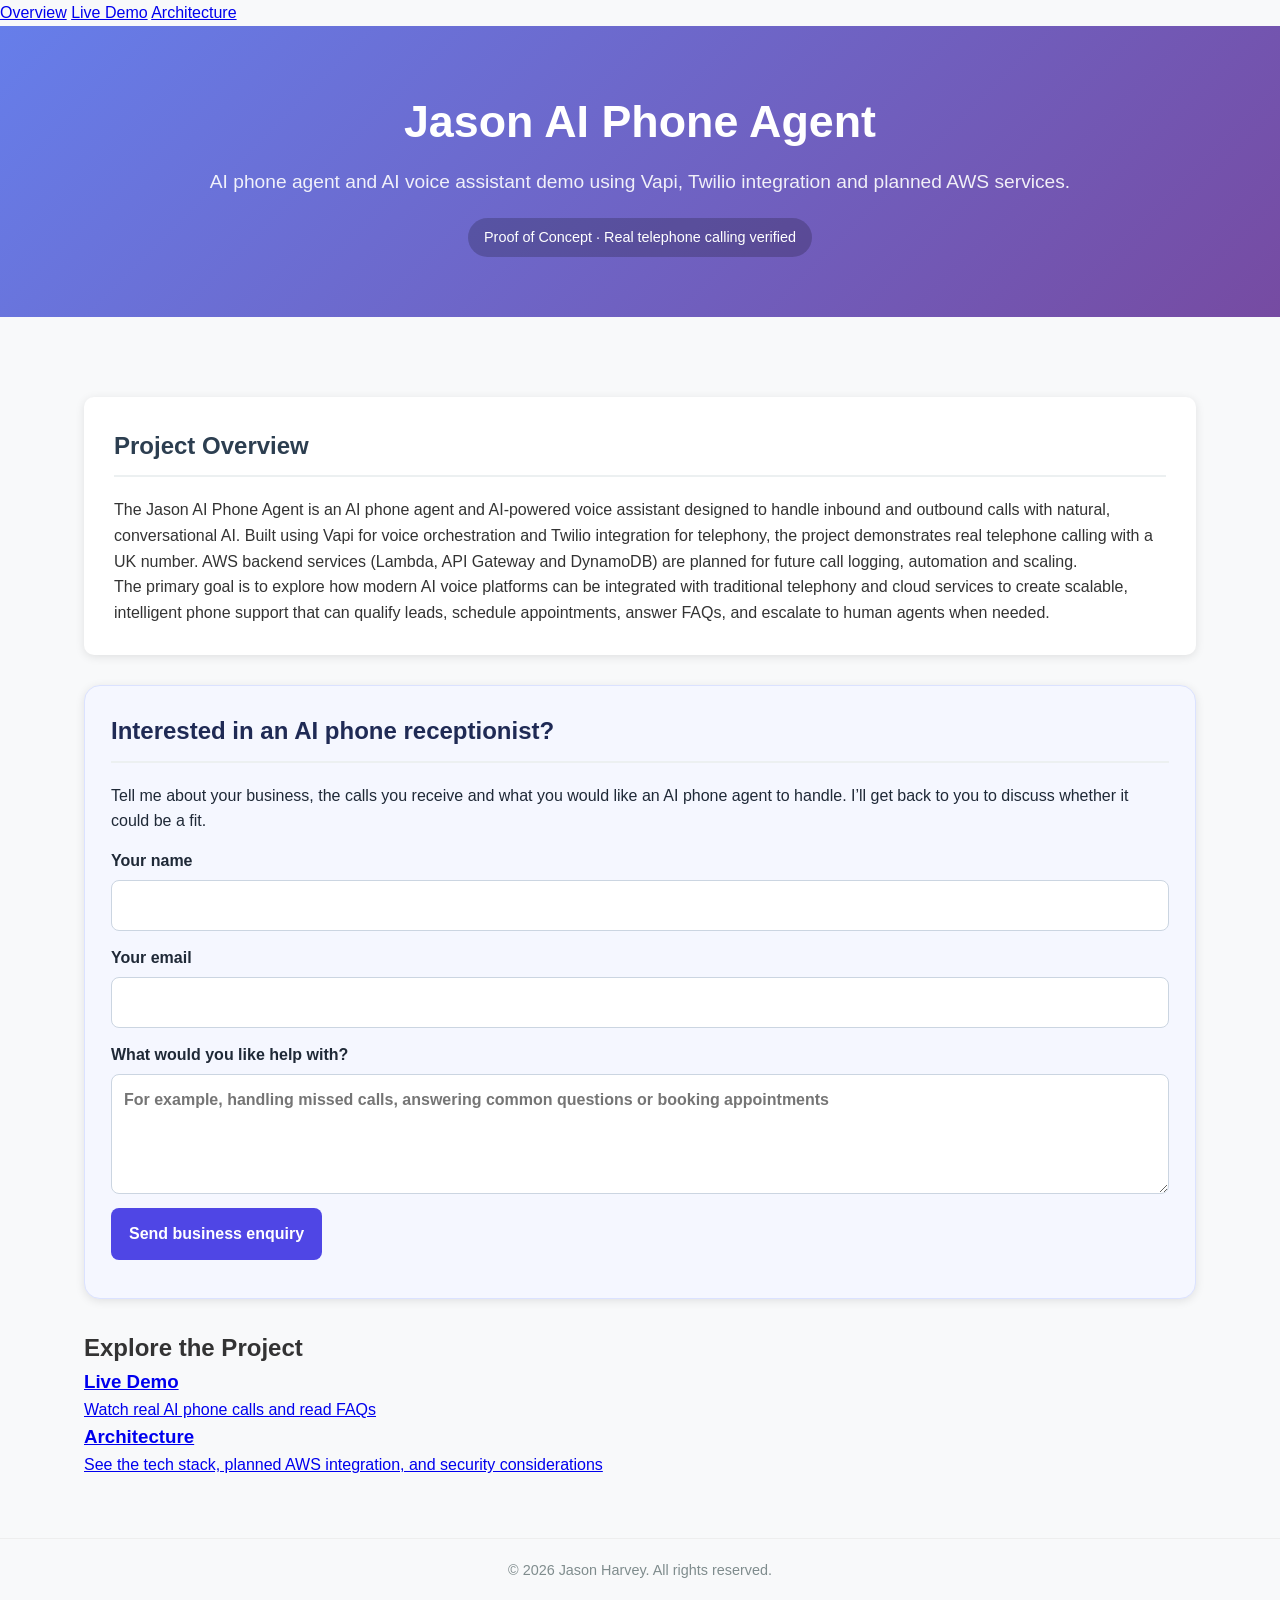
==== commit 19a6ad70: "Improve service page SEO copy and metadata" ====
--- a/index.html
+++ b/index.html
@@ -5,7 +5,7 @@
     <meta name="viewport" content="width=device-width, initial-scale=1.0">
     <title>AI Phone Receptionist UK | Vapi & Twilio Voice Agent</title>
     <link rel="stylesheet" href="style.css">
-    <meta name="description" content="Jason's AI phone agent built with Vapi and Twilio. Real UK telephone calling verified. See how AI voice agents can answer calls, book appointments, and qualify leads for UK small businesses.">
+    <meta name="description" content="AI phone agent and AI voice assistant demo for UK small businesses, built with Vapi and Twilio integration. See inbound and outbound calls, appointment booking and lead qualification in a working UK telephone demo.">
     <script type="application/ld+json">
     {
       "@context": "https://schema.org",
@@ -28,7 +28,7 @@
     }
     </script>
     <meta property="og:title" content="AI Phone Receptionist UK | Vapi & Twilio Voice Agent Demo">
-    <meta property="og:description" content="AI phone receptionist proof of concept using Vapi and Twilio with a UK phone number. Real inbound and outbound telephone calls tested and verified.">
+    <meta property="og:description" content="AI phone agent and AI phone receptionist demo using Vapi and Twilio integration with a UK phone number. Inbound and outbound calls tested, with appointment booking and lead qualification as use cases.">
     <meta name="twitter:title" content="AI Phone Receptionist UK | Vapi & Twilio Voice Agent Demo">
     <meta name="twitter:description" content="AI phone receptionist proof of concept using Vapi and Twilio with a UK phone number. Real inbound and outbound telephone calls tested and verified.">
     <link rel="canonical" href="https://jazblue.github.io/jason-ai-phone-agent/">
@@ -53,14 +53,14 @@
 
     <header class="hero">
         <h1>Jason AI Phone Agent</h1>
-        <p>AI-powered voice support using Vapi, Twilio and AWS</p>
+        <p>AI phone agent and AI voice assistant demo using Vapi, Twilio integration and planned AWS services.</p>
         <div class="status-badge">Proof of Concept · Real telephone calling verified</div>
     </header>
 
     <div class="container">
         <section class="overview">
             <h2>Project Overview</h2>
-            <p>The Jason AI Phone Agent is an AI-powered voice support system designed to handle inbound and outbound phone calls with natural, conversational AI. Built using Vapi for AI voice orchestration and Twilio for telephony infrastructure, this project demonstrates real telephone calling functionality with a UK number. AWS backend services (Lambda, API Gateway, DynamoDB) are planned for future integration to enable call logging, automation, and scaling.</p>
+            <p>The Jason AI Phone Agent is an AI phone agent and AI-powered voice assistant designed to handle inbound and outbound calls with natural, conversational AI. Built using Vapi for voice orchestration and Twilio integration for telephony, the project demonstrates real telephone calling with a UK number. AWS backend services (Lambda, API Gateway and DynamoDB) are planned for future call logging, automation and scaling.</p>
             <p>The primary goal is to explore how modern AI voice platforms can be integrated with traditional telephony and cloud services to create scalable, intelligent phone support that can qualify leads, schedule appointments, answer FAQs, and escalate to human agents when needed.</p>
         </section>
 
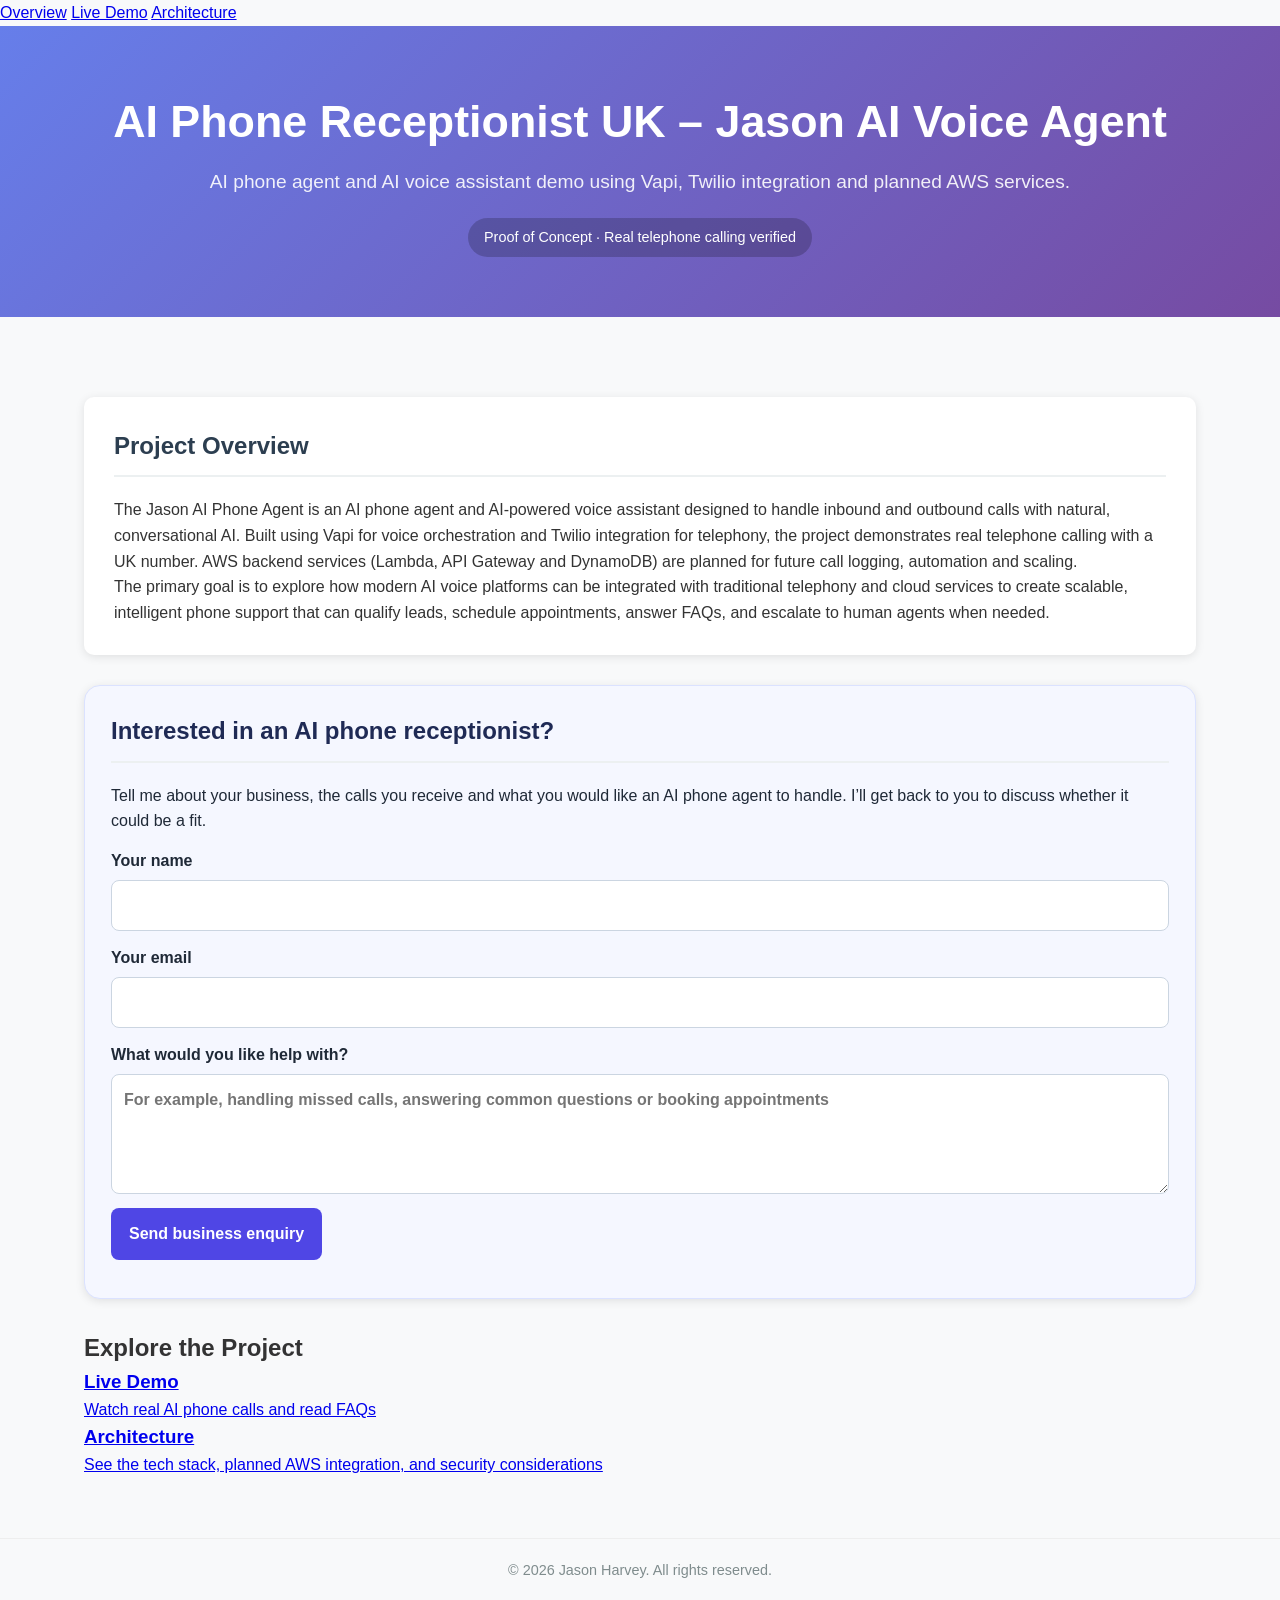
==== commit 473c0ff0: "SEO: Update H1 to include primary keyword 'AI Phone Receptionist UK' matching title tag" ====
--- a/index.html
+++ b/index.html
@@ -52,7 +52,7 @@
     </nav>
 
     <header class="hero">
-        <h1>Jason AI Phone Agent</h1>
+        <h1>AI Phone Receptionist UK – Jason AI Voice Agent</h1>
         <p>AI phone agent and AI voice assistant demo using Vapi, Twilio integration and planned AWS services.</p>
         <div class="status-badge">Proof of Concept · Real telephone calling verified</div>
     </header>
